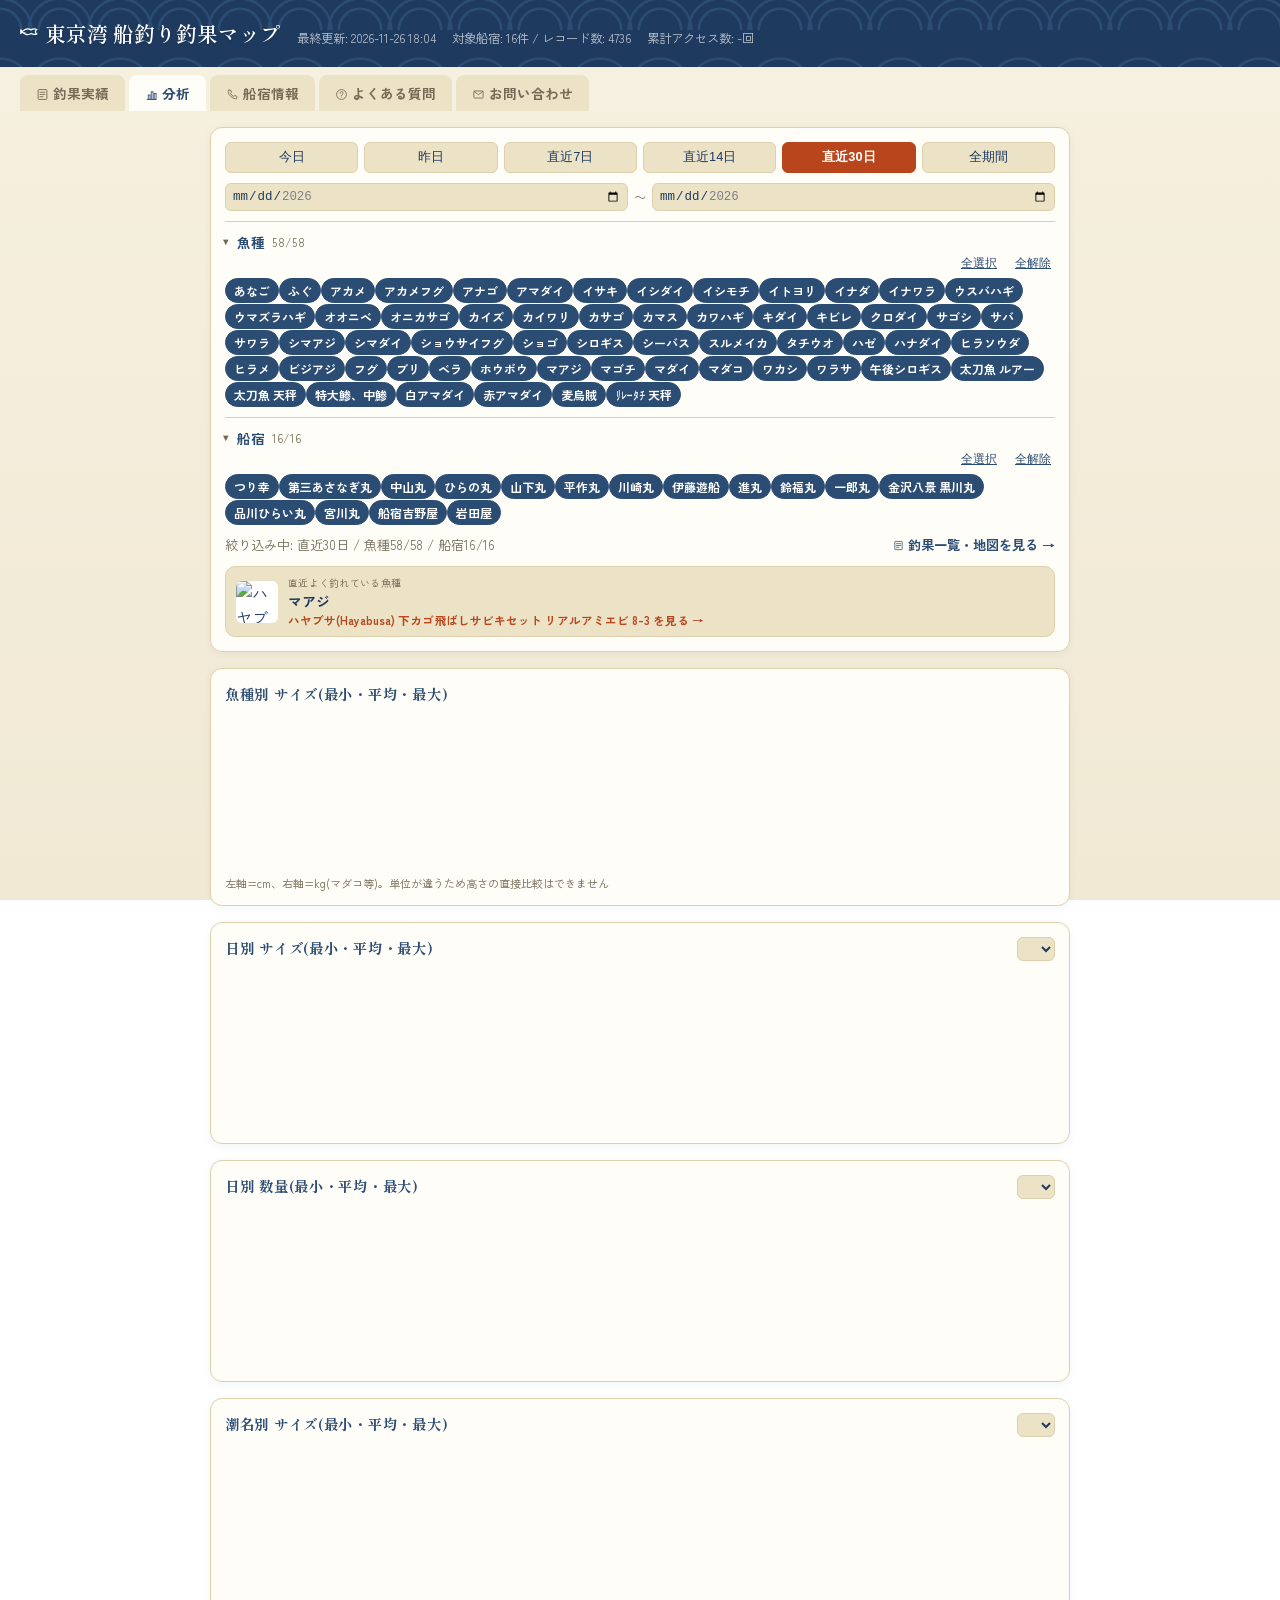
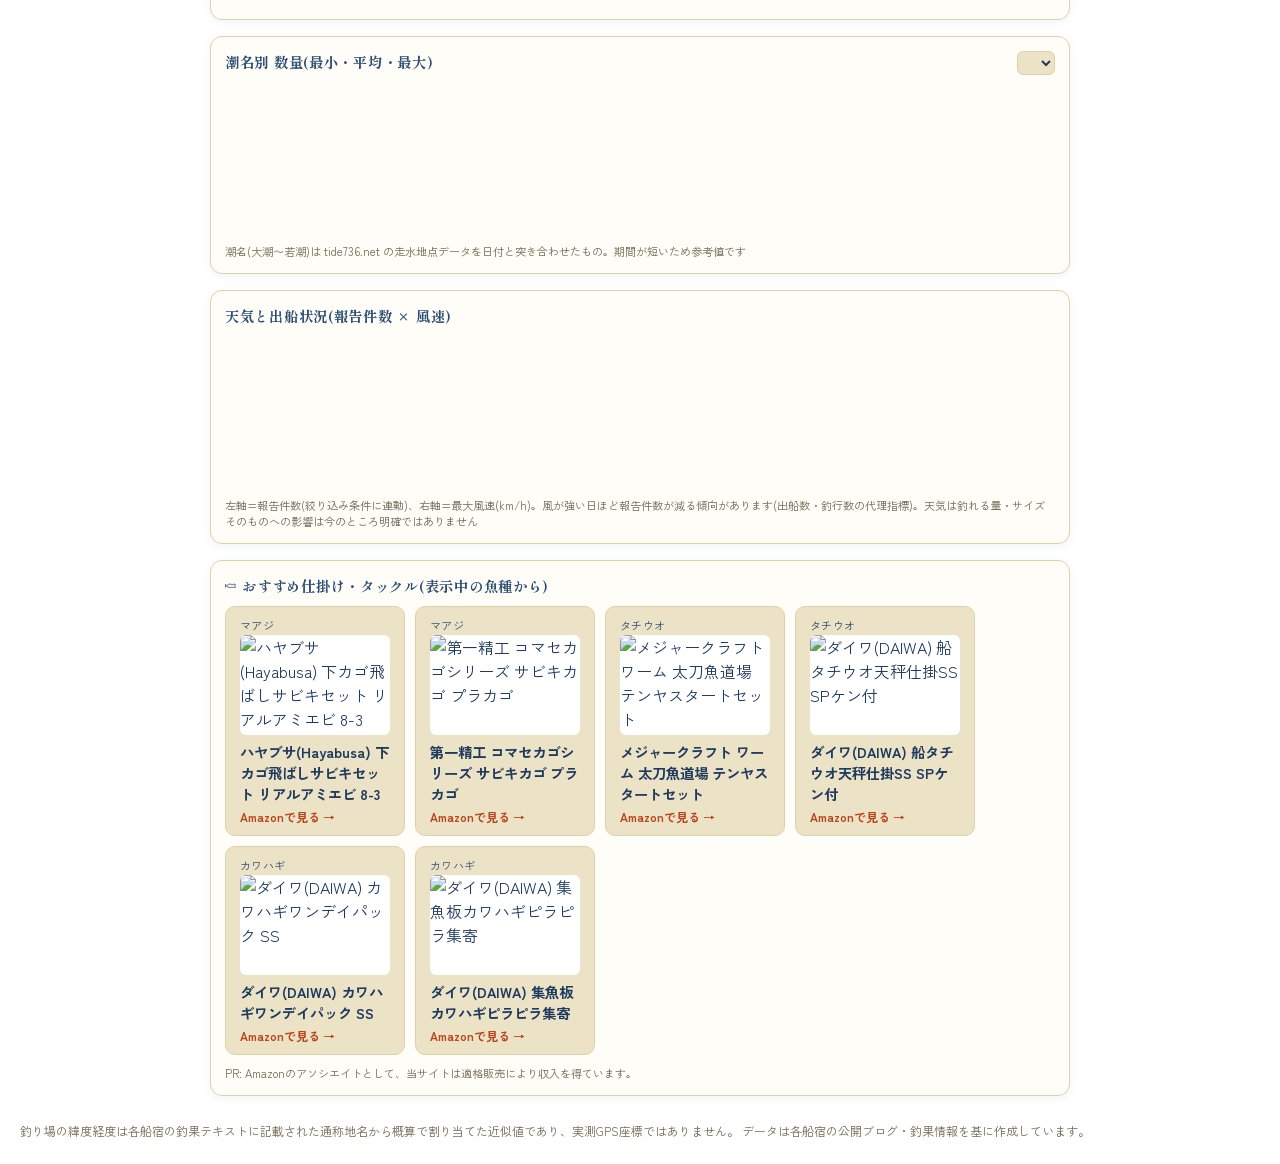
==== docs/analysis.html @ e4dcc7a4 "Daily fishing data update 2026-11-26 18:04 (+14 records, cache v=340) Co-Authored-By: Claude Opus 5." ====
<!DOCTYPE html>
<html lang="ja">
<head>
<meta charset="UTF-8">
<title>釣果データ分析｜東京湾 船釣り釣果マップ</title>
<meta name="viewport" content="width=device-width, initial-scale=1">
<meta name="description" content="東京湾 船釣り釣果データの分析。魚種別サイズ、日別推移、潮回り(大潮・中潮など)別の傾向、天気と出船状況の関係をグラフで確認できます。">
<link rel="canonical" href="https://tokyo-bay-fishing.com/analysis.html">
<meta property="og:type" content="website">
<meta property="og:site_name" content="東京湾 船釣り釣果マップ">
<meta property="og:title" content="釣果データ分析｜東京湾 船釣り釣果マップ">
<meta property="og:description" content="東京湾 船釣り釣果データの分析。魚種別サイズ、日別推移、潮回り(大潮・中潮など)別の傾向、天気と出船状況の関係をグラフで確認できます。">
<meta property="og:url" content="https://tokyo-bay-fishing.com/analysis.html">
<meta property="og:locale" content="ja_JP">
<meta name="twitter:card" content="summary">
<meta name="twitter:title" content="釣果データ分析｜東京湾 船釣り釣果マップ">
<meta name="twitter:description" content="東京湾 船釣り釣果データの分析。魚種別サイズ、日別推移、潮回り(大潮・中潮など)別の傾向、天気と出船状況の関係をグラフで確認できます。">
<link rel="stylesheet" href="style.css?v=34">
<link rel="preconnect" href="https://fonts.googleapis.com">
<link rel="stylesheet" href="https://fonts.googleapis.com/css2?family=Shippori+Mincho:wght@500;700&family=Zen+Kaku+Gothic+New:wght@400;500;700&display=swap">
</head>
<body>
<header>
  <h1><a href="index.html">東京湾 船釣り釣果マップ</a></h1>
  <span class="meta" id="lastUpdated">読み込み中...</span>
  <span class="meta">対象船宿: <span id="sourceCount">-</span>件 / レコード数: <span id="recordCount">-</span></span>
  <span class="meta">累計アクセス数: <span id="pageViewCount">-</span>回</span>
</header>

<nav class="page-nav">
  <a href="index.html" data-nav-page="index.html">釣果実績</a>
  <a href="analysis.html" data-nav-page="analysis.html" class="active">分析</a>
  <a href="funayado.html" data-nav-page="funayado.html">船宿情報</a>
  <a href="faq.html" data-nav-page="faq.html">よくある質問</a>
  <a href="contact.html" data-nav-page="contact.html">お問い合わせ</a>
</nav>

<div class="analysis-layout">
  <div class="panel">
    <div class="filter-group period-buttons" id="periodButtons">
      <button data-days="0">今日</button>
      <button data-days="-1">昨日</button>
      <button data-days="7">直近7日</button>
      <button data-days="14">直近14日</button>
      <button data-days="30" class="active">直近30日</button>
      <button data-days="9999">全期間</button>
    </div>
    <div class="filter-group date-range">
      <input type="date" id="dateFrom" aria-label="開始日">
      <span>〜</span>
      <input type="date" id="dateTo" aria-label="終了日">
    </div>

    <details class="filter-details">
      <summary>魚種 <span class="filter-count" id="speciesCount"></span></summary>
      <div class="select-all-buttons"><button data-target="species" data-mode="all">全選択</button><button data-target="species" data-mode="none">全解除</button></div>
      <div class="filter-group chips" id="speciesChips"></div>
    </details>

    <details class="filter-details">
      <summary>船宿 <span class="filter-count" id="funayadoCount"></span></summary>
      <div class="select-all-buttons"><button data-target="funayado" data-mode="all">全選択</button><button data-target="funayado" data-mode="none">全解除</button></div>
      <div class="filter-group chips" id="funayadoChips"></div>
    </details>

    <div class="filter-summary-panel">
      <span id="filterSummary"></span>
      <a href="index.html" data-nav-page="index.html" class="filter-summary-link">釣果一覧・地図を見る →</a>
    </div>

    <div id="gearTeaser" class="gear-teaser-slot"></div>
  </div>

  <div class="panel">
    <h2>魚種別 サイズ(最小・平均・最大)</h2>
    <canvas id="trendChart"></canvas>
    <div class="chart-note">左軸=cm、右軸=kg(マダコ等)。単位が違うため高さの直接比較はできません</div>
  </div>

  <div class="panel">
    <h2>日別 サイズ(最小・平均・最大)
      <select id="dailySizeSpecies" class="chart-select"></select>
    </h2>
    <canvas id="dailySizeChart"></canvas>
    <div class="chart-note" id="dailySizeNote"></div>
  </div>

  <div class="panel">
    <h2>日別 数量(最小・平均・最大)
      <select id="dailyQtySpecies" class="chart-select"></select>
    </h2>
    <canvas id="dailyQtyChart"></canvas>
    <div class="chart-note" id="dailyQtyNote"></div>
  </div>

  <div class="panel">
    <h2>潮名別 サイズ(最小・平均・最大)
      <select id="tideSizeSpecies" class="chart-select"></select>
    </h2>
    <canvas id="tideSizeChart"></canvas>
    <div class="chart-note" id="tideSizeNote"></div>
  </div>

  <div class="panel">
    <h2>潮名別 数量(最小・平均・最大)
      <select id="tideQtySpecies" class="chart-select"></select>
    </h2>
    <canvas id="tideQtyChart"></canvas>
    <div class="chart-note" id="tideQtyNote"></div>
    <div class="chart-note">潮名(大潮〜若潮)は tide736.net の走水地点データを日付と突き合わせたもの。期間が短いため参考値です</div>
  </div>

  <div class="panel">
    <h2>天気と出船状況(報告件数 × 風速)</h2>
    <canvas id="weatherChart"></canvas>
    <div class="chart-note">左軸=報告件数(絞り込み条件に連動)、右軸=最大風速(km/h)。風が強い日ほど報告件数が減る傾向があります(出船数・釣行数の代理指標)。天気は釣れる量・サイズそのものへの影響は今のところ明確ではありません</div>
  </div>

  <div class="panel" id="gearPanel">
    <h2>おすすめ仕掛け・タックル(表示中の魚種から)</h2>
    <div class="gear-cards" id="gearCards"></div>
    <div class="pr-disclosure">PR: Amazonのアソシエイトとして、当サイトは適格販売により収入を得ています。</div>
  </div>
</div>

<footer>
  釣り場の緯度経度は各船宿の釣果テキストに記載された通称地名から概算で割り当てた近似値であり、実測GPS座標ではありません。
  データは各船宿の公開ブログ・釣果情報を基に作成しています。
</footer>

<script src="https://cdn.jsdelivr.net/npm/chart.js@4"></script>
<script src="data.js?v=340"></script>
<script src="gear.js?v=10"></script>
<script src="common.js?v=10"></script>
<script src="analysis.js?v=5"></script>
<script src="counter.js?v=1"></script>
</body>
</html>
---- docs/style.css ----
:root {
  --bg: #f6f0e0;
  --bg2: #f1e9d4;
  --panel: #fffdf8;
  --panel-border: #ded0ac;
  --text: #1e3a5f;
  --muted: #746b56;
  --accent: #2c4d73;
  --accent2: #b8451c;
  --accent-soft: #ece2c6;
  --sea: #4a7a5a;

  /* 線画SVGアイコン(絵文字の代わり)。currentColorで着色されるstroke系。 */
  --ico-fish: url("data:image/svg+xml,%3Csvg xmlns='http://www.w3.org/2000/svg' viewBox='0 0 24 24'%3E%3Cpath d='M1 12c2.6-5 8.6-7.6 13-4.6 2.2-1.2 5-1.4 7.2-0.4-2.4 1.4-2.4 4 0 5.4-2.2 1-5 0.8-7.2-0.4-4.4 3-10.4 0.4-13-4.6z' fill='none' stroke='black' stroke-width='1.6' stroke-linejoin='round' stroke-linecap='round'/%3E%3Ccircle cx='6.2' cy='11' r='0.75' fill='black'/%3E%3C/svg%3E");
  --ico-doc: url("data:image/svg+xml,%3Csvg xmlns='http://www.w3.org/2000/svg' viewBox='0 0 24 24'%3E%3Crect x='4' y='3' width='16' height='18' rx='1.4' fill='none' stroke='black' stroke-width='1.7'/%3E%3Cline x1='7.5' y1='8' x2='16.5' y2='8' stroke='black' stroke-width='1.6' stroke-linecap='round'/%3E%3Cline x1='7.5' y1='12' x2='16.5' y2='12' stroke='black' stroke-width='1.6' stroke-linecap='round'/%3E%3Cline x1='7.5' y1='16' x2='13' y2='16' stroke='black' stroke-width='1.6' stroke-linecap='round'/%3E%3C/svg%3E");
  --ico-chart: url("data:image/svg+xml,%3Csvg xmlns='http://www.w3.org/2000/svg' viewBox='0 0 24 24'%3E%3Cline x1='4' y1='21' x2='20' y2='21' stroke='black' stroke-width='1.7' stroke-linecap='round'/%3E%3Crect x='6' y='13' width='3.4' height='8' fill='none' stroke='black' stroke-width='1.6'/%3E%3Crect x='11.5' y='7' width='3.4' height='14' fill='none' stroke='black' stroke-width='1.6'/%3E%3Crect x='17' y='10' width='3.4' height='11' fill='none' stroke='black' stroke-width='1.6'/%3E%3C/svg%3E");
  --ico-phone: url("data:image/svg+xml,%3Csvg xmlns='http://www.w3.org/2000/svg' viewBox='0 0 24 24'%3E%3Cpath d='M5.5 4h3.2l1.6 4-2 1.6a12 12 0 0 0 6.1 6.1l1.6-2 4 1.6v3.2c0 1-0.9 1.8-1.9 1.6C10.6 19 5 13.4 3.9 6.9 3.7 5.9 4.5 5 5.5 4z' fill='none' stroke='black' stroke-width='1.6' stroke-linejoin='round' stroke-linecap='round'/%3E%3C/svg%3E");
  --ico-help: url("data:image/svg+xml,%3Csvg xmlns='http://www.w3.org/2000/svg' viewBox='0 0 24 24'%3E%3Ccircle cx='12' cy='12' r='9' fill='none' stroke='black' stroke-width='1.6'/%3E%3Cpath d='M9.3 9.6a2.8 2.8 0 1 1 4 2.5c-0.9 0.5-1.3 1-1.3 2' fill='none' stroke='black' stroke-width='1.6' stroke-linecap='round'/%3E%3Ccircle cx='12' cy='16.6' r='0.9' fill='black'/%3E%3C/svg%3E");
  --ico-mail: url("data:image/svg+xml,%3Csvg xmlns='http://www.w3.org/2000/svg' viewBox='0 0 24 24'%3E%3Crect x='3.5' y='5.5' width='17' height='13' rx='1.3' fill='none' stroke='black' stroke-width='1.6'/%3E%3Cpath d='M4.2 6.4l7.8 6 7.8-6' fill='none' stroke='black' stroke-width='1.6' stroke-linecap='round' stroke-linejoin='round'/%3E%3C/svg%3E");
  --ico-yen: url("data:image/svg+xml,%3Csvg xmlns='http://www.w3.org/2000/svg' viewBox='0 0 24 24'%3E%3Ccircle cx='12' cy='12' r='9' fill='none' stroke='black' stroke-width='1.6'/%3E%3Cpath d='M8.5 7l3.5 5.4L15.5 7M12 12.4V18M9 15h6M9 17h6' stroke='black' stroke-width='1.4' fill='none' stroke-linecap='round' stroke-linejoin='round'/%3E%3C/svg%3E");
  --ico-warn: url("data:image/svg+xml,%3Csvg xmlns='http://www.w3.org/2000/svg' viewBox='0 0 24 24'%3E%3Cpath d='M12 4l9.5 16.5h-19z' fill='none' stroke='black' stroke-width='1.6' stroke-linejoin='round'/%3E%3Cline x1='12' y1='10' x2='12' y2='14.5' stroke='black' stroke-width='1.6' stroke-linecap='round'/%3E%3Ccircle cx='12' cy='17.3' r='0.9' fill='black'/%3E%3C/svg%3E");
  --ico-bag: url("data:image/svg+xml,%3Csvg xmlns='http://www.w3.org/2000/svg' viewBox='0 0 24 24'%3E%3Cpath d='M9 8V6a3 3 0 0 1 6 0v2' fill='none' stroke='black' stroke-width='1.6' stroke-linecap='round'/%3E%3Crect x='5' y='8' width='14' height='12' rx='2' fill='none' stroke='black' stroke-width='1.6'/%3E%3Cline x1='5' y1='12.5' x2='19' y2='12.5' stroke='black' stroke-width='1.4'/%3E%3C/svg%3E");
  --ico-map: url("data:image/svg+xml,%3Csvg xmlns='http://www.w3.org/2000/svg' viewBox='0 0 24 24'%3E%3Cpath d='M12 3c-4 0-7 3-7 7 0 5 7 11 7 11s7-6 7-11c0-4-3-7-7-7z' fill='none' stroke='black' stroke-width='1.6' stroke-linejoin='round'/%3E%3Ccircle cx='12' cy='10' r='2.3' fill='none' stroke='black' stroke-width='1.5'/%3E%3C/svg%3E");
  --ico-search: url("data:image/svg+xml,%3Csvg xmlns='http://www.w3.org/2000/svg' viewBox='0 0 24 24'%3E%3Ccircle cx='10.5' cy='10.5' r='6.5' fill='none' stroke='black' stroke-width='1.7'/%3E%3Cline x1='15.3' y1='15.3' x2='20.5' y2='20.5' stroke='black' stroke-width='1.8' stroke-linecap='round'/%3E%3C/svg%3E");
  --ico-box: url("data:image/svg+xml,%3Csvg xmlns='http://www.w3.org/2000/svg' viewBox='0 0 24 24'%3E%3Cpath d='M4 8l8-4 8 4-8 4-8-4z' fill='none' stroke='black' stroke-width='1.5' stroke-linejoin='round'/%3E%3Cpath d='M4 8v9l8 4 8-4V8' fill='none' stroke='black' stroke-width='1.5' stroke-linejoin='round'/%3E%3Cline x1='12' y1='12' x2='12' y2='21' stroke='black' stroke-width='1.4'/%3E%3C/svg%3E");
  --ico-check: url("data:image/svg+xml,%3Csvg xmlns='http://www.w3.org/2000/svg' viewBox='0 0 24 24'%3E%3Ccircle cx='12' cy='12' r='9' fill='none' stroke='black' stroke-width='1.6'/%3E%3Cpath d='M8 12.5l2.6 2.6L16.5 9' fill='none' stroke='black' stroke-width='1.8' stroke-linecap='round' stroke-linejoin='round'/%3E%3C/svg%3E");
}

* { box-sizing: border-box; }

body {
  margin: 0;
  font-family: "Zen Kaku Gothic New", "Hiragino Kaku Gothic ProN", "Yu Gothic", Meiryo, sans-serif;
  background: linear-gradient(180deg, var(--bg) 0%, var(--bg2) 100%) fixed;
  color: var(--text);
}

h1, h2, h3 {
  font-family: "Shippori Mincho", "Hiragino Mincho ProN", serif;
}

header {
  padding: 18px 20px;
  background-color: #1e3a5f;
  background-image:
    radial-gradient(circle at 0 100%, transparent 23%, #2c4d73 24%, #2c4d73 26%, transparent 27%, transparent 35%, #2c4d73 36%, #2c4d73 38%, transparent 39%),
    radial-gradient(circle at 60px 100%, transparent 23%, #2c4d73 24%, #2c4d73 26%, transparent 27%, transparent 35%, #2c4d73 36%, #2c4d73 38%, transparent 39%),
    radial-gradient(circle at 120px 100%, transparent 23%, #2c4d73 24%, #2c4d73 26%, transparent 27%, transparent 35%, #2c4d73 36%, #2c4d73 38%, transparent 39%);
  background-size: 60px 60px;
  background-position: 0 30px, 0 30px, 0 30px;
  display: flex;
  align-items: baseline;
  gap: 16px;
  flex-wrap: wrap;
  box-shadow: 0 2px 10px rgba(20, 30, 50, 0.2);
}

header h1 {
  font-size: 1.3rem;
  font-weight: 600;
  margin: 0;
  color: #ffffff;
  text-shadow: 0 1px 2px rgba(0, 0, 0, 0.15);
}
header h1 a {
  color: inherit;
  text-decoration: none;
  display: inline-flex;
  align-items: center;
}
header h1 a:hover {
  opacity: 0.88;
}
header h1 a::before {
  content: "";
  display: inline-block;
  width: 0.92em; height: 0.92em;
  margin-right: 0.3em;
  background-color: currentColor;
  -webkit-mask-repeat: no-repeat; mask-repeat: no-repeat;
  -webkit-mask-size: contain; mask-size: contain;
  -webkit-mask-position: center; mask-position: center;
  -webkit-mask-image: var(--ico-fish);
  mask-image: var(--ico-fish);
}

header .meta {
  color: rgba(255, 255, 255, 0.7);
  font-weight: 400;
  font-size: 0.78rem;
}

.page-nav {
  display: flex;
  gap: 4px;
  padding: 8px 20px 0;
  background: var(--bg);
}
.page-nav a {
  padding: 8px 16px;
  border-radius: 8px 8px 0 0;
  text-decoration: none;
  font-size: 0.85rem;
  font-weight: 600;
  color: var(--muted);
  background: var(--accent-soft);
}
.page-nav a.active {
  color: var(--accent);
  background: var(--panel);
}

.gear-teaser-slot:empty { display: none; }

.gear-teaser {
  display: flex;
  align-items: center;
  gap: 10px;
  margin-top: 12px;
  padding: 8px 10px;
  border: 1px solid var(--panel-border);
  border-radius: 10px;
  background: var(--accent-soft);
  text-decoration: none;
  color: var(--text);
}
.gear-teaser:hover {
  border-color: var(--accent2);
}
.gear-teaser-img,
.gear-teaser-icon {
  flex-shrink: 0;
  width: 42px;
  height: 42px;
  border-radius: 6px;
  background: #ffffff;
}
.gear-teaser-img {
  object-fit: contain;
}
.gear-teaser-icon {
  display: flex;
  align-items: center;
  justify-content: center;
  font-size: 1.3rem;
}
.gear-teaser-text {
  display: flex;
  flex-direction: column;
  gap: 1px;
  min-width: 0;
}
.gear-teaser-eyebrow {
  font-size: 0.62rem;
  color: var(--muted);
  text-transform: uppercase;
  letter-spacing: 0.03em;
}
.gear-teaser-title {
  font-size: 0.85rem;
  font-weight: 700;
}
.gear-teaser-sub {
  font-size: 0.72rem;
  color: var(--accent2);
  font-weight: 600;
  overflow: hidden;
  text-overflow: ellipsis;
  white-space: nowrap;
}

.analysis-layout {
  max-width: 900px;
  margin: 0 auto;
  display: flex;
  flex-direction: column;
  gap: 16px;
  padding: 16px 20px;
}

.filter-summary-panel {
  display: flex;
  flex-wrap: wrap;
  align-items: center;
  justify-content: space-between;
  gap: 8px;
  font-size: 0.82rem;
  color: var(--muted);
}
.filter-summary-link {
  color: var(--accent);
  font-weight: 600;
  text-decoration: none;
  white-space: nowrap;
}

.layout {
  display: grid;
  grid-template-columns: 260px 1fr;
  gap: 16px;
  padding: 16px 20px;
}

.layout > aside,
.layout > .main-col {
  min-width: 0;
}

.main-col > * {
  min-width: 0;
}

@media (max-width: 900px) {
  .layout { grid-template-columns: 1fr; }
  .layout > aside { order: 1; }
  .layout > .main-col { order: 2; }
}

.panel {
  background: var(--panel);
  border: 1px solid var(--panel-border);
  border-radius: 12px;
  padding: 14px;
  box-shadow: 0 2px 8px rgba(20, 60, 100, 0.06);
}

.panel h2 {
  font-size: 0.9rem;
  margin: 0 0 10px;
  color: var(--accent);
  text-transform: uppercase;
  letter-spacing: 0.05em;
}

.select-all-buttons {
  display: flex;
  justify-content: flex-end;
  gap: 10px;
  margin: 2px 0 6px;
}
.select-all-buttons button {
  background: transparent;
  border: none;
  color: var(--accent);
  font-size: 0.72rem;
  cursor: pointer;
  padding: 0 4px;
  text-decoration: underline;
}

.filter-group {
  margin-bottom: 10px;
}

.filter-group .chips {
  display: flex;
  flex-wrap: wrap;
  gap: 5px;
}

.filter-details {
  margin-bottom: 8px;
  border-top: 1px solid var(--panel-border);
  padding-top: 8px;
}
.filter-details summary {
  cursor: pointer;
  font-size: 0.85rem;
  font-weight: 700;
  color: var(--accent);
  text-transform: uppercase;
  letter-spacing: 0.05em;
  list-style: none;
  display: flex;
  align-items: center;
  gap: 6px;
  padding: 2px 0;
}
.filter-details summary::-webkit-details-marker { display: none; }
.filter-details summary::before {
  content: '▸';
  font-size: 0.65rem;
  color: var(--muted);
  transition: transform 0.15s ease;
  display: inline-block;
}
.filter-details[open] summary::before {
  transform: rotate(90deg);
}
.filter-count {
  font-size: 0.72rem;
  color: var(--muted);
  font-weight: 400;
}

.chip {
  display: inline-flex;
  align-items: center;
  gap: 4px;
  padding: 3px 8px;
  border-radius: 999px;
  border: 1px solid var(--panel-border);
  background: var(--accent-soft);
  font-size: 0.75rem;
  cursor: pointer;
  user-select: none;
  color: var(--muted);
  transition: background 0.15s ease, color 0.15s ease, border-color 0.15s ease;
}

.chip.active {
  background: var(--accent);
  border-color: var(--accent);
  color: #ffffff;
  font-weight: 600;
}

.period-buttons { display: flex; gap: 6px; }
.period-buttons button {
  flex: 1;
  padding: 6px 4px;
  background: var(--accent-soft);
  border: 1px solid var(--panel-border);
  color: var(--text);
  border-radius: 6px;
  cursor: pointer;
  font-size: 0.8rem;
}
.period-buttons button.active {
  background: var(--accent2);
  color: #ffffff;
  border-color: var(--accent2);
  font-weight: 600;
}

.date-range {
  display: flex;
  align-items: center;
  gap: 6px;
  margin-top: 6px;
  font-size: 0.78rem;
  color: var(--muted);
}
.date-range input[type="date"] {
  flex: 1;
  min-width: 0;
  padding: 5px 6px;
  border: 1px solid var(--panel-border);
  border-radius: 6px;
  background: var(--accent-soft);
  color: var(--text);
  font-size: 0.78rem;
}

#map {
  height: 560px;
  border-radius: 12px;
  overflow: hidden;
  border: 1px solid var(--panel-border);
}

.map-legend {
  display: flex;
  flex-wrap: wrap;
  gap: 16px;
  margin-top: 8px;
  font-size: 0.75rem;
  color: var(--muted);
}
.legend-dot {
  display: inline-block;
  width: 10px;
  height: 10px;
  border-radius: 50%;
  margin-right: 5px;
  vertical-align: middle;
}
.legend-dot-real { background: #eb6834; }
.legend-dot-fallback {
  background: #94a3b8;
  opacity: 0.6;
  border: 1px dashed #64748b;
}

.main-col { display: flex; flex-direction: column; gap: 16px; }

.stats-row {
  display: flex;
  gap: 12px;
  flex-wrap: wrap;
}

.stat-card {
  background: var(--panel);
  border: 1px solid var(--panel-border);
  border-left: 4px solid var(--accent);
  border-radius: 10px;
  padding: 10px 16px;
  min-width: 120px;
  box-shadow: 0 2px 8px rgba(20, 60, 100, 0.06);
}
.stat-card:nth-child(2n) { border-left-color: var(--accent2); }
.stat-card .num { font-size: 1.4rem; font-weight: 700; color: var(--text); }
.stat-card .label { font-size: 0.75rem; color: var(--muted); }

.panel canvas { max-height: 320px; }
.chart-note { font-size: 0.7rem; color: var(--muted); margin-top: 6px; }
.chart-select {
  float: right;
  font-size: 0.78rem;
  padding: 3px 8px;
  border-radius: 6px;
  border: 1px solid var(--panel-border);
  background: var(--accent-soft);
  color: var(--text);
  text-transform: none;
  letter-spacing: normal;
  font-weight: 400;
}

.gear-cards {
  display: flex;
  flex-wrap: wrap;
  gap: 10px;
}

.gear-card {
  display: block;
  min-width: 160px;
  padding: 10px 14px;
  border: 1px solid var(--panel-border);
  border-radius: 10px;
  background: var(--accent-soft);
  color: var(--text);
  text-decoration: none;
  transition: border-color 0.15s ease, transform 0.15s ease;
}
.gear-card:hover {
  border-color: var(--accent2);
  transform: translateY(-2px);
}
.gear-card.gear-product {
  max-width: 180px;
}
.gear-product-img {
  display: block;
  width: 100%;
  height: 100px;
  object-fit: contain;
  background: #ffffff;
  border-radius: 6px;
  margin-bottom: 6px;
}
.gear-species {
  font-size: 0.7rem;
  color: var(--accent);
  text-transform: uppercase;
  letter-spacing: 0.04em;
  margin-bottom: 2px;
}
.gear-label {
  font-size: 0.9rem;
  font-weight: 600;
}
.gear-cta {
  font-size: 0.75rem;
  color: var(--accent2);
  font-weight: 600;
  margin-top: 4px;
}

.pr-disclosure {
  margin-top: 10px;
  font-size: 0.7rem;
  color: var(--muted);
}

table.report-table {
  width: 100%;
  border-collapse: collapse;
  font-size: 0.82rem;
}
table.report-table th, table.report-table td {
  padding: 6px 8px;
  border-bottom: 1px solid var(--panel-border);
  text-align: left;
  white-space: nowrap;
}
table.report-table th {
  color: var(--accent);
  font-weight: 600;
  position: sticky;
  top: 0;
  background: var(--panel);
}
table.report-table tbody tr:hover { background: var(--accent-soft); }
.table-scroll { max-height: 340px; overflow: auto; }
table.report-table a { color: var(--accent); text-decoration: none; }

table.report-table th[data-sort] { cursor: pointer; user-select: none; }
table.report-table th[data-sort]:hover { color: var(--accent2); }
table.report-table th.sorted { color: var(--accent2); }
table.report-table th.sorted::after {
  content: attr(data-sort-arrow);
  margin-left: 4px;
  font-size: 0.7em;
}

.badge-big {
  display: inline-block;
  background: var(--accent2);
  color: #ffffff;
  font-size: 0.65rem;
  font-weight: 700;
  padding: 1px 6px;
  border-radius: 999px;
  margin-left: 4px;
  vertical-align: middle;
  white-space: nowrap;
}

.leaflet-popup-content-wrapper {
  background: #ffffff;
  color: var(--text);
}
.leaflet-popup-tip { background: #ffffff; }
.popup-title { font-weight: 700; margin-bottom: 4px; color: var(--accent); }
.popup-row { font-size: 0.8rem; margin-bottom: 2px; }
.popup-row a { color: var(--accent2); font-weight: 600; }
.popup-fallback-note {
  color: #92603a;
  background: #fdf3e8;
  border-radius: 6px;
  padding: 4px 6px;
  margin-bottom: 6px;
  font-size: 0.72rem;
}

footer {
  padding: 10px 20px 24px;
  color: var(--muted);
  font-size: 0.75rem;
}

@media (max-width: 600px) {
  header {
    padding: 12px 14px;
    gap: 6px 12px;
  }
  header h1 { font-size: 1.05rem; }
  header .meta { font-size: 0.7rem; }

  .page-nav { padding: 8px 12px; flex-wrap: wrap; gap: 6px; }
  .page-nav a {
    flex: 1 1 calc(50% - 6px);
    padding: 9px 6px;
    font-size: 0.78rem;
    text-align: center;
    white-space: nowrap;
    border-radius: 8px;
  }

  .layout { padding: 10px 12px; gap: 12px; }
  .analysis-layout { padding: 10px 12px; gap: 12px; }

  .panel { padding: 12px; border-radius: 10px; }

  .period-buttons { flex-wrap: wrap; }
  .period-buttons button { flex: 1 1 calc(33.333% - 4px); }

  .stats-row {
    display: grid;
    grid-template-columns: 1fr 1fr;
    gap: 8px;
  }
  .stat-card { min-width: 0; padding: 8px 12px; }
  .stat-card .num { font-size: 1.15rem; }
  .stats-row .stat-card:last-child:nth-child(odd) { grid-column: 1 / -1; }

  #map { height: 340px; }

  .gear-cards { gap: 8px; }
  .gear-card { min-width: 0; flex: 1 1 calc(50% - 8px); padding: 8px 10px; }
  .gear-card.gear-product { max-width: none; }
  .gear-product-img { height: 80px; }

  table.report-table { font-size: 0.75rem; }
}

.funayado-layout {
  max-width: 900px;
  margin: 0 auto;
  padding: 16px 20px 4px;
}

.funayado-intro {
  font-size: 0.8rem;
  color: var(--muted);
  margin: 0 0 12px;
  line-height: 1.5;
}

.funayado-section {
  margin-bottom: 12px;
}
.funayado-section h2 {
  font-size: 0.85rem;
  color: var(--accent);
  border-left: 4px solid var(--accent);
  padding-left: 8px;
  margin: 0 0 6px;
}

.funayado-grid {
  display: grid;
  grid-template-columns: repeat(auto-fill, minmax(230px, 1fr));
  gap: 6px;
}

.funayado-card {
  background: var(--panel);
  border: 1px solid var(--panel-border);
  border-left: 4px solid var(--sea);
  border-radius: 8px;
  padding: 7px 10px;
  box-shadow: 0 1px 4px rgba(20, 60, 100, 0.06);
  display: flex;
  flex-direction: column;
  gap: 1px;
}
.funayado-head {
  display: flex;
  align-items: baseline;
  justify-content: space-between;
  gap: 6px;
}
.funayado-card h3 {
  margin: 0;
  font-size: 0.86rem;
  color: var(--text);
}
.funayado-port {
  font-size: 0.66rem;
  color: var(--muted);
  white-space: nowrap;
}
.funayado-tel-row {
  display: flex;
  align-items: baseline;
  gap: 8px;
  margin: 2px 0 1px;
}
.funayado-tel {
  display: inline-block;
  font-size: 0.82rem;
  font-weight: 700;
  color: #ffffff;
  background: var(--sea);
  padding: 2px 8px;
  border-radius: 6px;
  text-decoration: none;
  width: fit-content;
}
.funayado-tel:hover { opacity: 0.9; }
.funayado-tel-sub {
  font-size: 0.66rem;
  color: var(--muted);
}
.funayado-addr {
  font-size: 0.7rem;
  color: var(--text);
}
.funayado-note {
  font-size: 0.68rem;
  color: var(--muted);
}
.funayado-note a { color: var(--accent); }
.funayado-info {
  display: flex;
  flex-direction: column;
  gap: 1px;
  margin: 2px 0 1px;
}
.funayado-species, .funayado-time, .funayado-price {
  font-size: 0.66rem;
  line-height: 1.35;
  color: var(--text);
}
.funayado-price { color: var(--accent2); font-weight: 600; }
.funayado-warn {
  font-size: 0.66rem;
  color: var(--accent2);
  background: #fdf3e8;
  border-radius: 6px;
  padding: 3px 6px;
  margin-top: 1px;
}
.funayado-site {
  align-self: flex-start;
  font-size: 0.68rem;
  font-weight: 600;
  color: var(--accent);
  text-decoration: none;
}
.funayado-site:hover { text-decoration: underline; }

.funayado-layout .panel { margin-bottom: 6px; }

.funayado-compare-panel { margin-bottom: 12px; }
.funayado-compare-panel .funayado-intro { margin-bottom: 10px; }
.funayado-compare-scroll {
  overflow-x: auto;
  max-height: 480px;
  overflow-y: auto;
  border: 1px solid var(--panel-border);
  border-radius: 8px;
}
table.funayado-compare-table {
  font-size: 0.72rem;
  min-width: 100%;
}
table.funayado-compare-table th, table.funayado-compare-table td {
  white-space: nowrap;
  text-align: center;
  padding: 5px 7px;
}
table.funayado-compare-table thead th {
  position: sticky;
  top: 0;
  z-index: 2;
  background: var(--panel);
}
table.funayado-compare-table .fcmp-name-col {
  position: sticky;
  left: 0;
  z-index: 1;
  background: var(--panel);
  text-align: left;
  font-weight: 600;
  color: var(--text);
  box-shadow: 1px 0 0 var(--panel-border);
}
table.funayado-compare-table thead th.fcmp-name-col { z-index: 3; }
table.funayado-compare-table .fcmp-price { color: var(--accent2); font-weight: 700; }
table.funayado-compare-table .fcmp-dash { color: var(--muted); }
table.funayado-compare-table .fcmp-tbd { color: var(--accent); font-weight: 600; }

.funayado-disclaimer {
  font-size: 0.72rem;
  color: var(--muted);
  line-height: 1.5;
  border-top: 1px solid var(--panel-border);
  padding-top: 10px;
  margin-top: 6px;
}

@media (max-width: 600px) {
  .funayado-layout { padding: 10px 12px 4px; }
  .funayado-grid { grid-template-columns: 1fr; }
  table.funayado-compare-table { font-size: 0.68rem; }
  table.funayado-compare-table th, table.funayado-compare-table td { padding: 4px 6px; }
  .contact-layout { padding: 10px 12px 4px; }
}

.contact-layout {
  max-width: 560px;
  margin: 0 auto;
  padding: 16px 20px 4px;
}

.contact-sent {
  font-size: 0.85rem;
  font-weight: 600;
  color: var(--sea);
  background: #e6f8f0;
  border: 1px solid var(--sea);
  border-radius: 8px;
  padding: 10px 14px;
  margin-bottom: 14px;
}

.contact-form {
  display: flex;
  flex-direction: column;
  gap: 12px;
}

.contact-field {
  display: flex;
  flex-direction: column;
  gap: 4px;
  font-size: 0.8rem;
  color: var(--text);
  font-weight: 600;
}

.contact-required {
  font-size: 0.65rem;
  font-weight: 700;
  color: #fff;
  background: var(--accent2);
  border-radius: 4px;
  padding: 1px 5px;
  margin-left: 6px;
  vertical-align: middle;
}

.contact-field input,
.contact-field textarea {
  font: inherit;
  font-weight: 400;
  padding: 8px 10px;
  border: 1px solid var(--panel-border);
  border-radius: 8px;
  background: var(--accent-soft);
  color: var(--text);
  resize: vertical;
}
.contact-field input:focus,
.contact-field textarea:focus {
  outline: 2px solid var(--accent);
  outline-offset: 1px;
}

.contact-submit {
  align-self: flex-start;
  padding: 10px 26px;
  border: none;
  border-radius: 999px;
  background: var(--accent2);
  color: #fff;
  font-size: 0.9rem;
  font-weight: 700;
  cursor: pointer;
}
.contact-submit:hover { opacity: 0.92; }

.faq-layout {
  max-width: 780px;
  margin: 0 auto;
  padding: 16px 20px 4px;
  display: flex;
  flex-direction: column;
  gap: 14px;
}

.faq-category { display: flex; flex-direction: column; }
.faq-category h2 {
  font-size: 1rem;
  margin: 0 0 6px;
}

.faq-item {
  border-top: 1px solid var(--panel-border);
  padding: 10px 0;
}
.faq-item:first-of-type { border-top: none; padding-top: 4px; }

.faq-item summary {
  cursor: pointer;
  font-weight: 700;
  font-size: 0.92rem;
  color: var(--text);
  list-style: none;
}
.faq-item summary::-webkit-details-marker { display: none; }
.faq-item summary::before {
  content: '▸ ';
  color: var(--accent);
}
.faq-item[open] summary::before { content: '▾ '; }

.faq-answer {
  margin-top: 8px;
  padding-left: 1.1em;
  font-size: 0.86rem;
  color: var(--muted);
  line-height: 1.7;
}
.faq-answer a { color: var(--accent); font-weight: 600; }

@media (max-width: 600px) {
  .faq-layout { padding: 10px 12px 4px; }
}

/* ==== 線画アイコン(絵文字の代わり) ==== */
[class*="ico-"]::before {
  content: "";
  display: inline-block;
  width: 0.9em; height: 0.9em;
  vertical-align: -0.12em;
  margin-right: 0.32em;
  background-color: currentColor;
  -webkit-mask-repeat: no-repeat; mask-repeat: no-repeat;
  -webkit-mask-size: contain; mask-size: contain;
  -webkit-mask-position: center; mask-position: center;
}
.ico-fish::before { -webkit-mask-image: var(--ico-fish); mask-image: var(--ico-fish); }
.ico-doc::before { -webkit-mask-image: var(--ico-doc); mask-image: var(--ico-doc); }
.ico-chart::before { -webkit-mask-image: var(--ico-chart); mask-image: var(--ico-chart); }
.ico-phone::before { -webkit-mask-image: var(--ico-phone); mask-image: var(--ico-phone); }
.ico-help::before { -webkit-mask-image: var(--ico-help); mask-image: var(--ico-help); }
.ico-mail::before { -webkit-mask-image: var(--ico-mail); mask-image: var(--ico-mail); }
.ico-yen::before { -webkit-mask-image: var(--ico-yen); mask-image: var(--ico-yen); }
.ico-warn::before { -webkit-mask-image: var(--ico-warn); mask-image: var(--ico-warn); }
.ico-bag::before { -webkit-mask-image: var(--ico-bag); mask-image: var(--ico-bag); }
.ico-map::before { -webkit-mask-image: var(--ico-map); mask-image: var(--ico-map); }
.ico-search::before { -webkit-mask-image: var(--ico-search); mask-image: var(--ico-search); }
.ico-box::before { -webkit-mask-image: var(--ico-box); mask-image: var(--ico-box); }
.ico-check::before { -webkit-mask-image: var(--ico-check); mask-image: var(--ico-check); }

.page-nav a[data-nav-page="index.html"]::before { -webkit-mask-image: var(--ico-doc); mask-image: var(--ico-doc); }
.page-nav a[data-nav-page="analysis.html"]::before { -webkit-mask-image: var(--ico-chart); mask-image: var(--ico-chart); }
.page-nav a[data-nav-page="funayado.html"]::before { -webkit-mask-image: var(--ico-phone); mask-image: var(--ico-phone); }
.page-nav a[data-nav-page="faq.html"]::before { -webkit-mask-image: var(--ico-help); mask-image: var(--ico-help); }
.page-nav a[data-nav-page="contact.html"]::before { -webkit-mask-image: var(--ico-mail); mask-image: var(--ico-mail); }
.page-nav a[data-nav-page]::before {
  content: "";
  display: inline-block;
  width: 0.95em; height: 0.95em;
  vertical-align: -0.15em;
  margin-right: 0.3em;
  background-color: currentColor;
  -webkit-mask-repeat: no-repeat; mask-repeat: no-repeat;
  -webkit-mask-size: contain; mask-size: contain;
  -webkit-mask-position: center; mask-position: center;
}

.funayado-compare-panel h2::before,
.funayado-species::before {
  content: "";
  display: inline-block; width: 0.9em; height: 0.9em; vertical-align: -0.1em; margin-right: 0.3em;
  background-color: currentColor;
  -webkit-mask-repeat: no-repeat; mask-repeat: no-repeat; -webkit-mask-size: contain; mask-size: contain;
  -webkit-mask-image: var(--ico-fish); mask-image: var(--ico-fish);
}
.funayado-species::before { width: 0.8em; height: 0.8em; color: var(--accent); }

.funayado-tel::before {
  content: "";
  display: inline-block; width: 0.85em; height: 0.85em; vertical-align: -0.08em; margin-right: 0.3em;
  background-color: currentColor;
  -webkit-mask-repeat: no-repeat; mask-repeat: no-repeat; -webkit-mask-size: contain; mask-size: contain;
  -webkit-mask-image: var(--ico-phone); mask-image: var(--ico-phone);
}

.funayado-price::before {
  content: "";
  display: inline-block; width: 0.82em; height: 0.82em; vertical-align: -0.08em; margin-right: 0.28em;
  background-color: currentColor;
  -webkit-mask-repeat: no-repeat; mask-repeat: no-repeat; -webkit-mask-size: contain; mask-size: contain;
  -webkit-mask-image: var(--ico-yen); mask-image: var(--ico-yen);
}

.funayado-warn::before {
  content: "";
  display: inline-block; width: 0.9em; height: 0.9em; vertical-align: -0.12em; margin-right: 0.32em;
  background-color: currentColor;
  -webkit-mask-repeat: no-repeat; mask-repeat: no-repeat; -webkit-mask-size: contain; mask-size: contain;
  -webkit-mask-image: var(--ico-warn); mask-image: var(--ico-warn);
}

#prepGearPanel h2::before,
#gearPanel h2::before,
.gear-teaser-icon::before {
  content: "";
  display: inline-block; width: 0.9em; height: 0.9em; vertical-align: -0.1em; margin-right: 0.3em;
  background-color: currentColor;
  -webkit-mask-repeat: no-repeat; mask-repeat: no-repeat; -webkit-mask-size: contain; mask-size: contain;
  -webkit-mask-image: var(--ico-fish); mask-image: var(--ico-fish);
}
#prepGearPanel h2::before { -webkit-mask-image: var(--ico-bag); mask-image: var(--ico-bag); }
.gear-teaser-icon::before { width: 22px; height: 22px; margin: 0; color: var(--accent); }

.filter-summary-link::before {
  content: "";
  display: inline-block; width: 0.85em; height: 0.85em; vertical-align: -0.1em; margin-right: 0.28em;
  background-color: currentColor;
  -webkit-mask-repeat: no-repeat; mask-repeat: no-repeat; -webkit-mask-size: contain; mask-size: contain;
  -webkit-mask-image: var(--ico-doc); mask-image: var(--ico-doc);
}
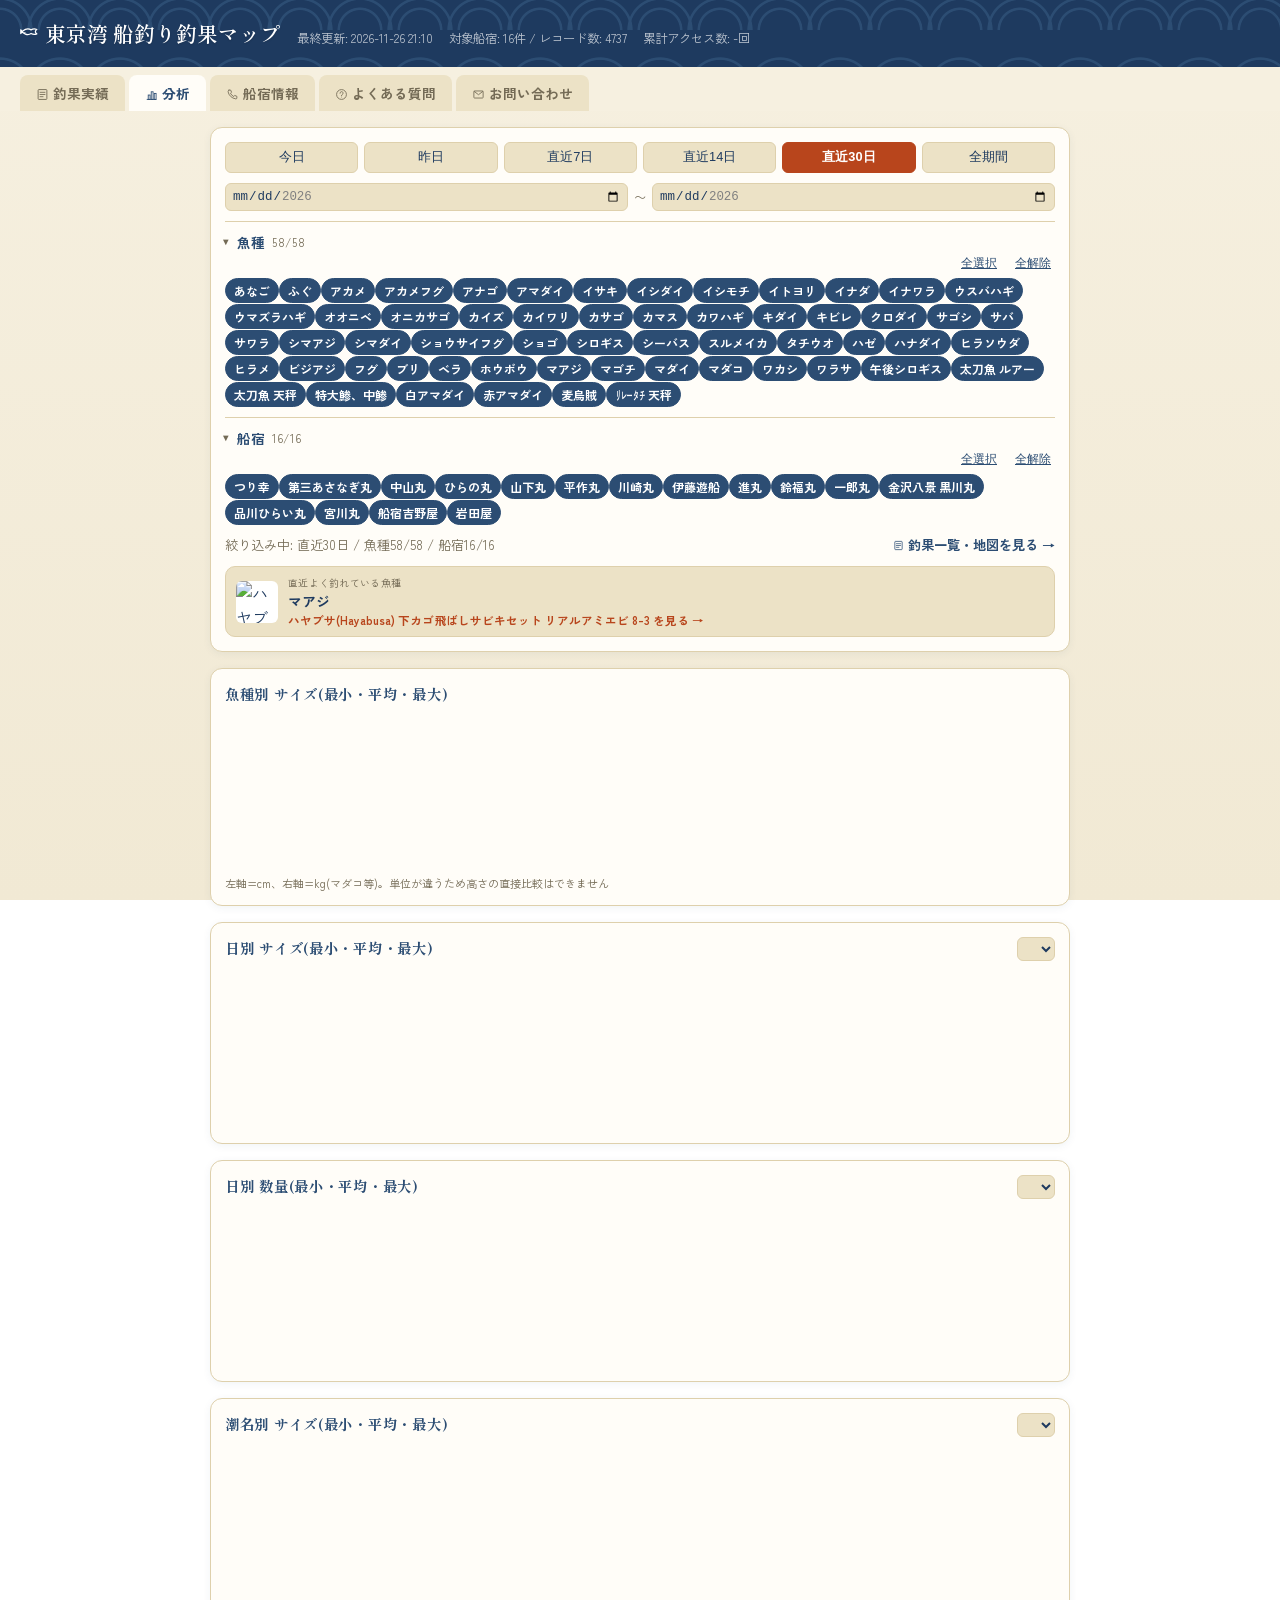
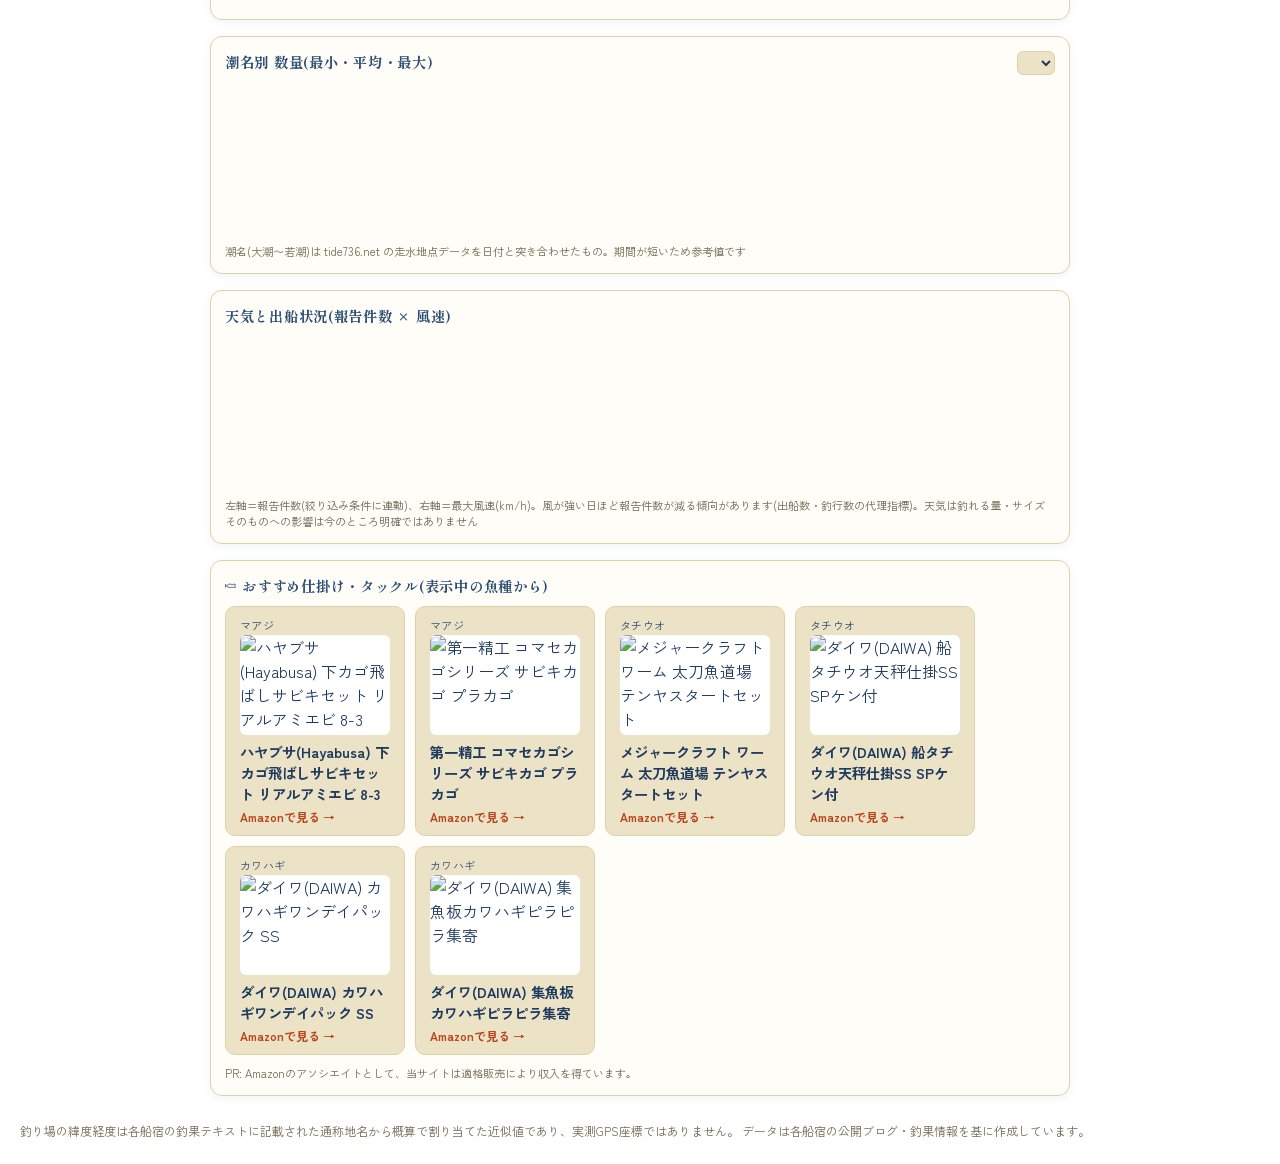
==== commit cda278ff: "Daily fishing data update 2026-11-26 21:10 (+1 records, cache v=341) Co-Authored-By: Claude Opus 5.5" ====
--- a/docs/analysis.html
+++ b/docs/analysis.html
@@ -129,7 +129,7 @@
 </footer>
 
 <script src="https://cdn.jsdelivr.net/npm/chart.js@4"></script>
-<script src="data.js?v=340"></script>
+<script src="data.js?v=341"></script>
 <script src="gear.js?v=10"></script>
 <script src="common.js?v=10"></script>
 <script src="analysis.js?v=5"></script>
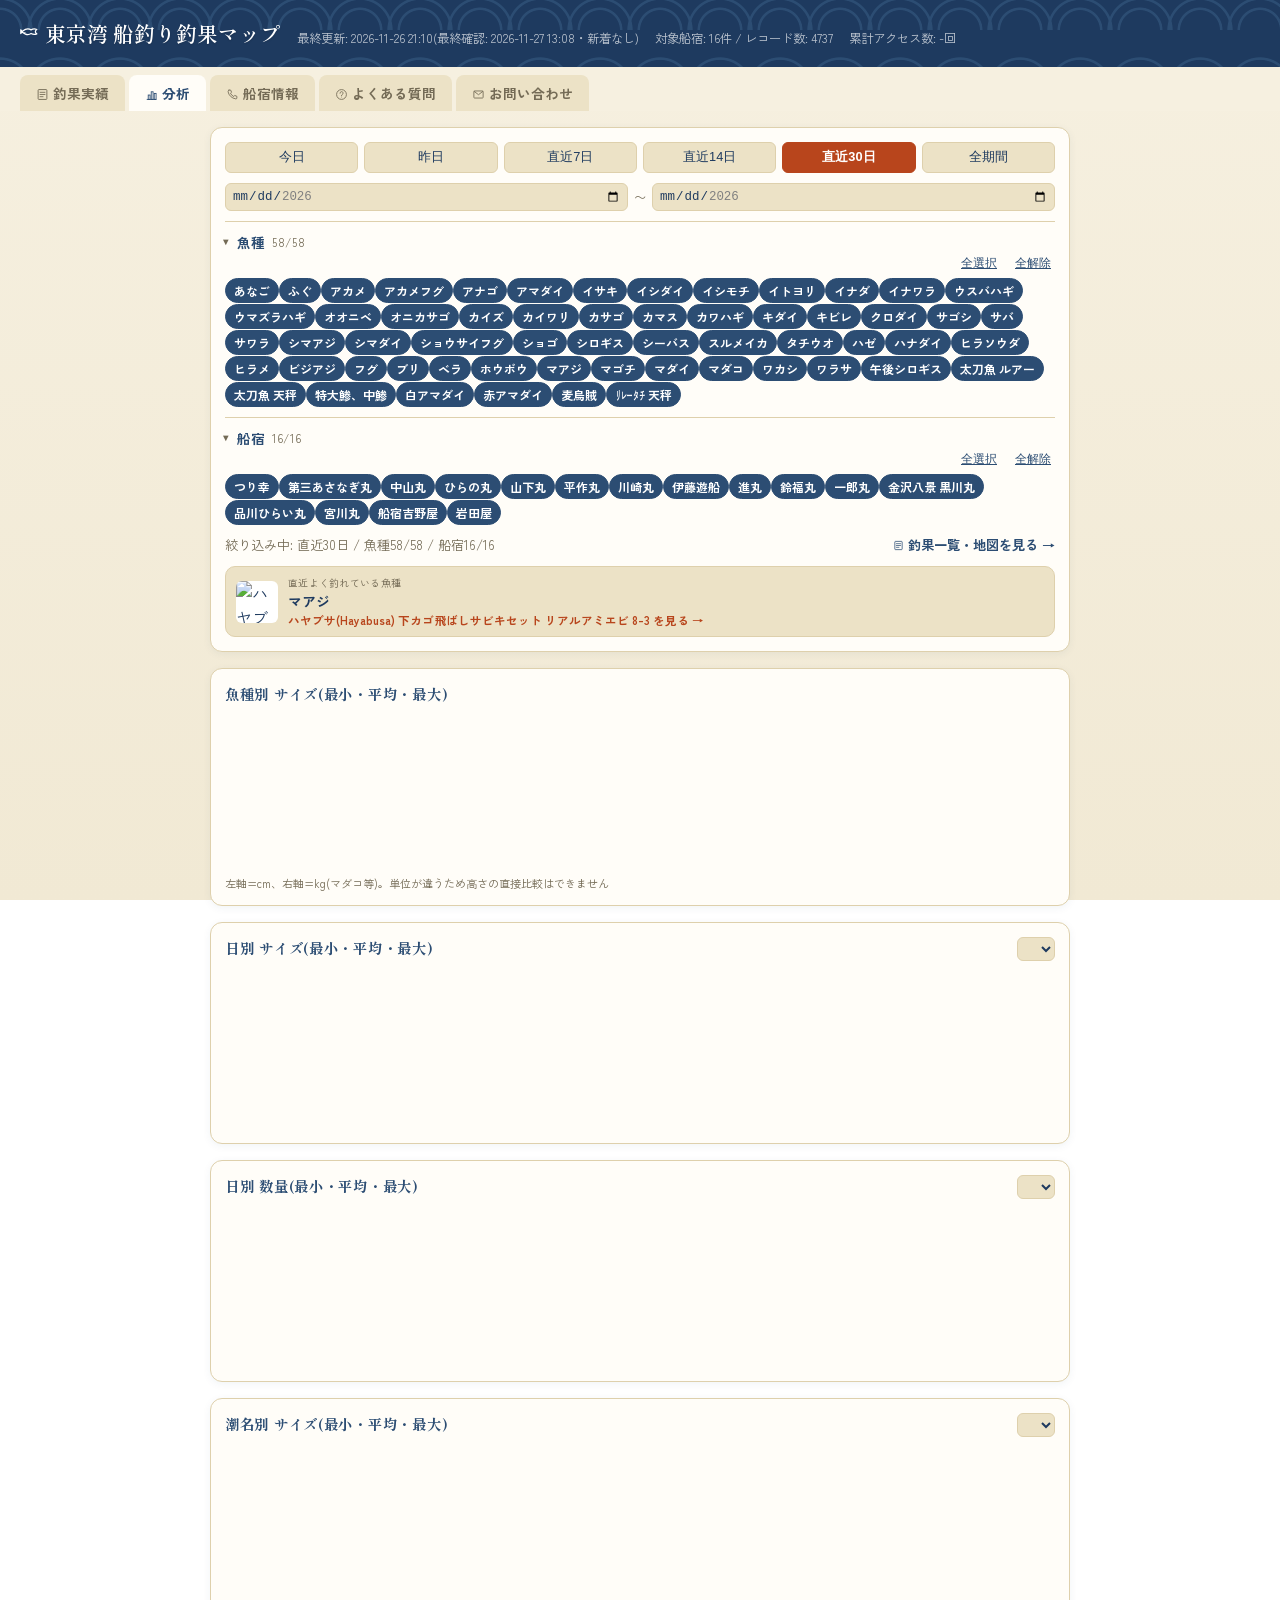
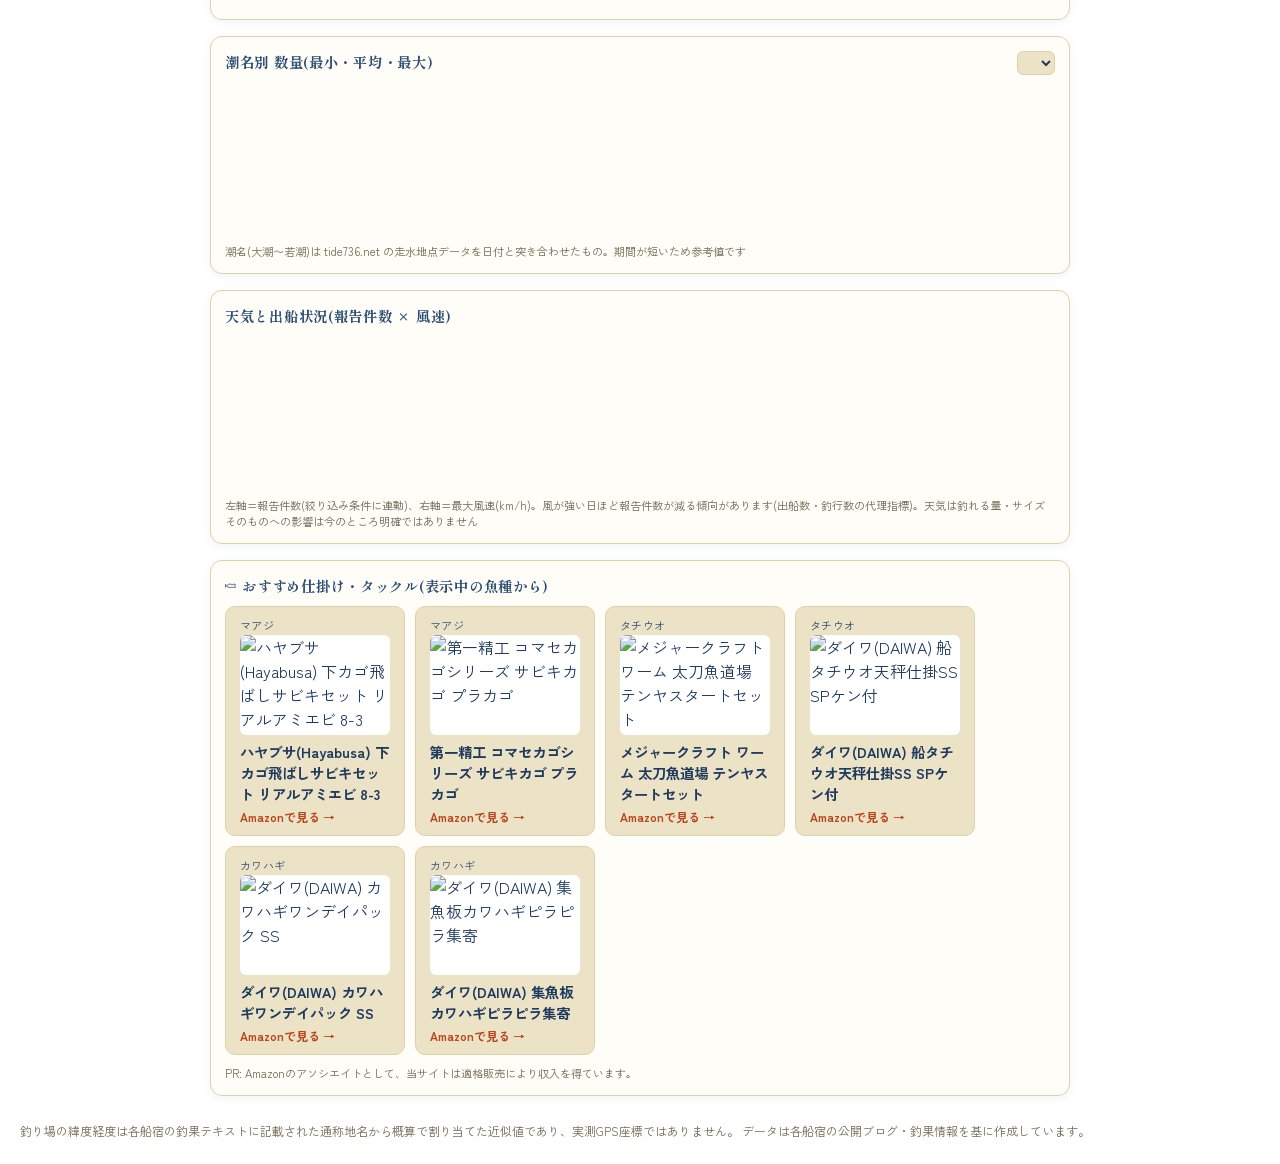
==== commit 18647de9: "Daily fishing data update 2026-11-27 13:08 (+0 records, cache v=342) Co-Authored-By: Claude Opus 5.5" ====
--- a/docs/analysis.html
+++ b/docs/analysis.html
@@ -129,7 +129,7 @@
 </footer>
 
 <script src="https://cdn.jsdelivr.net/npm/chart.js@4"></script>
-<script src="data.js?v=341"></script>
+<script src="data.js?v=342"></script>
 <script src="gear.js?v=10"></script>
 <script src="common.js?v=10"></script>
 <script src="analysis.js?v=5"></script>
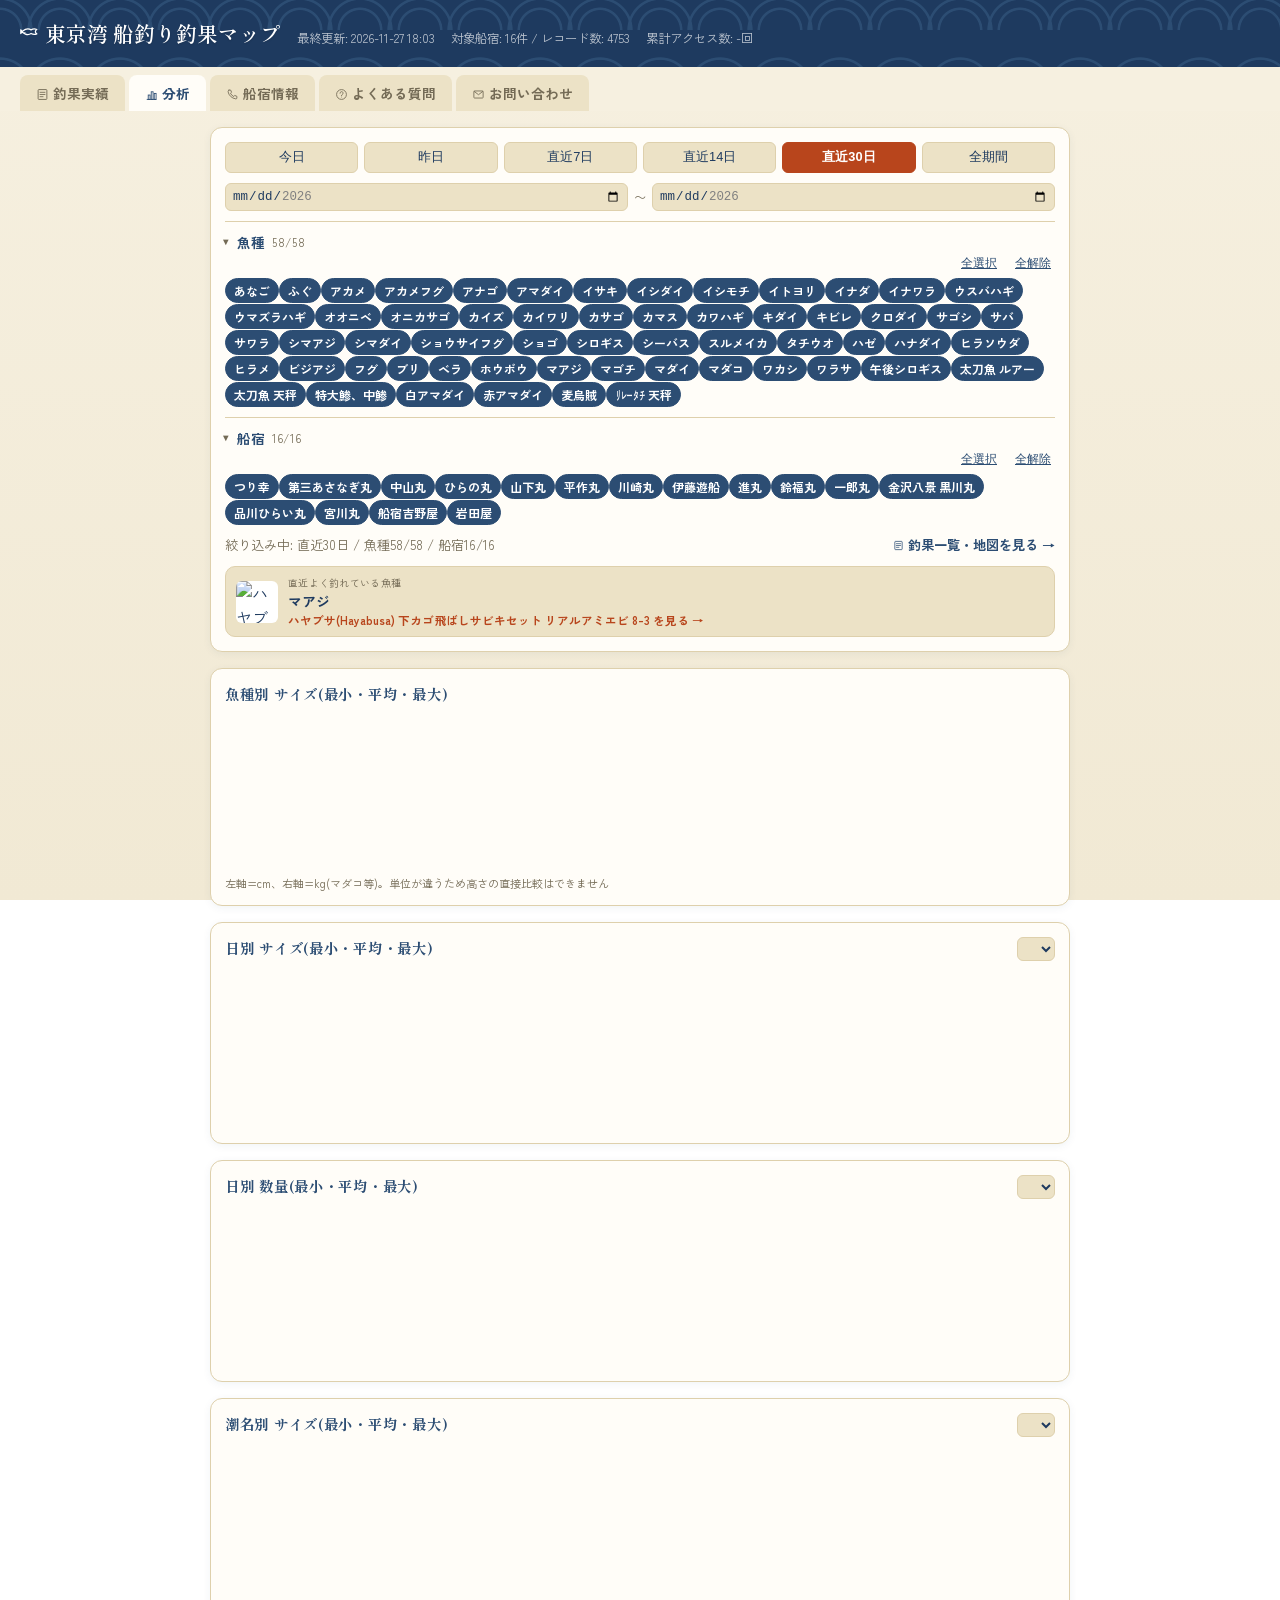
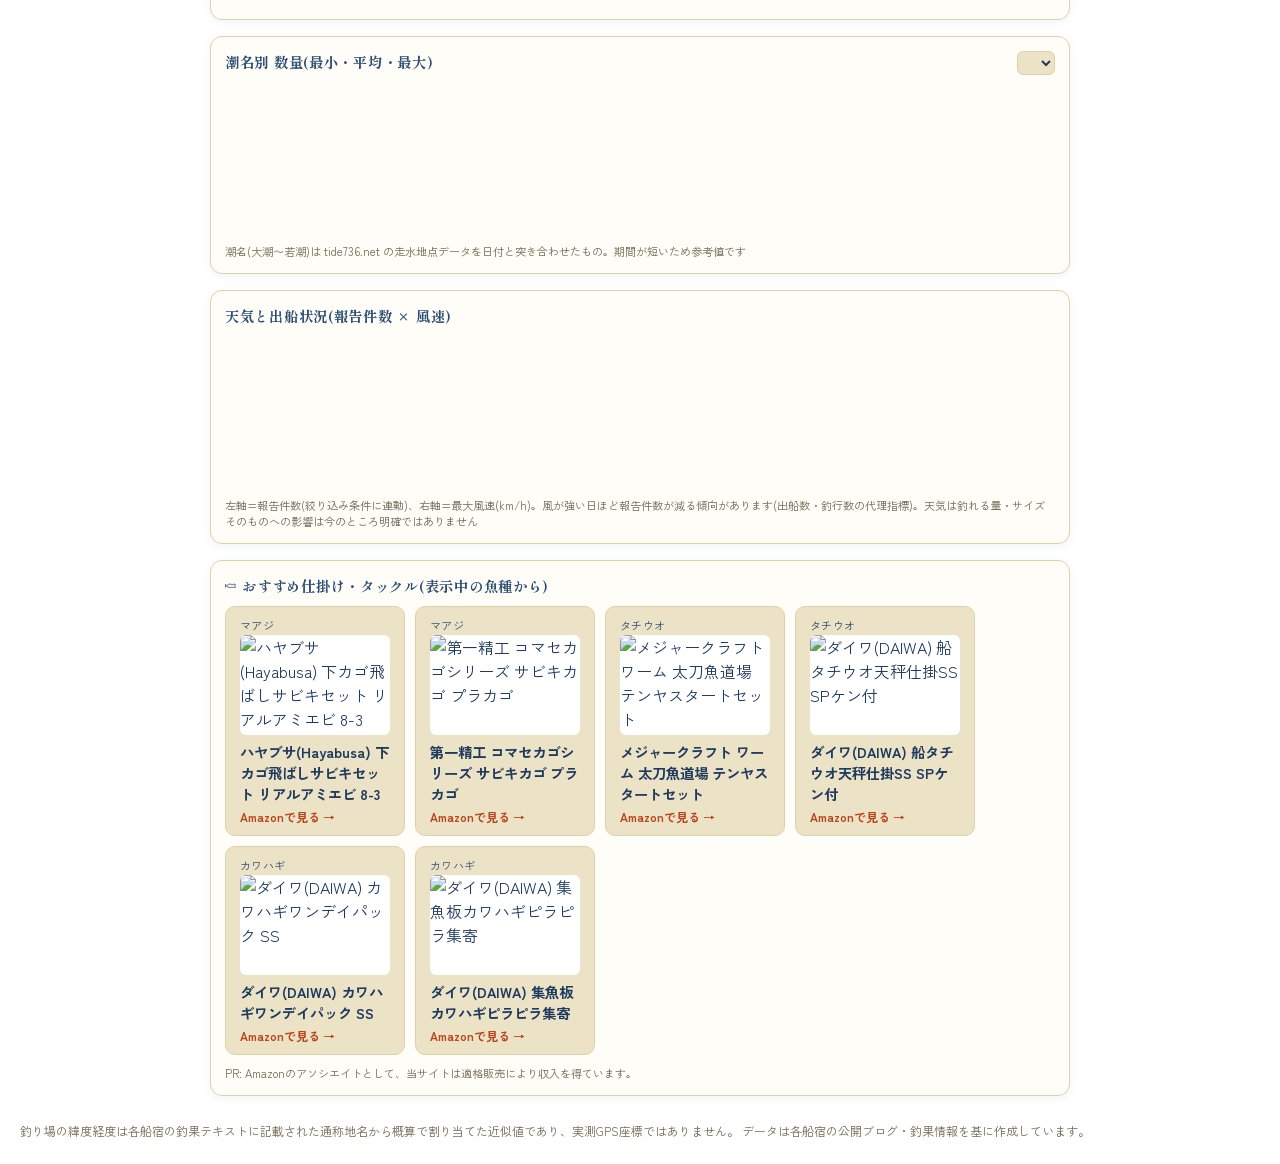
==== commit 561f885f: "Daily fishing data update 2026-11-27 18:03 (+16 records, cache v=343) Co-Authored-By: Claude Opus 5." ====
--- a/docs/analysis.html
+++ b/docs/analysis.html
@@ -129,7 +129,7 @@
 </footer>
 
 <script src="https://cdn.jsdelivr.net/npm/chart.js@4"></script>
-<script src="data.js?v=342"></script>
+<script src="data.js?v=343"></script>
 <script src="gear.js?v=10"></script>
 <script src="common.js?v=10"></script>
 <script src="analysis.js?v=5"></script>
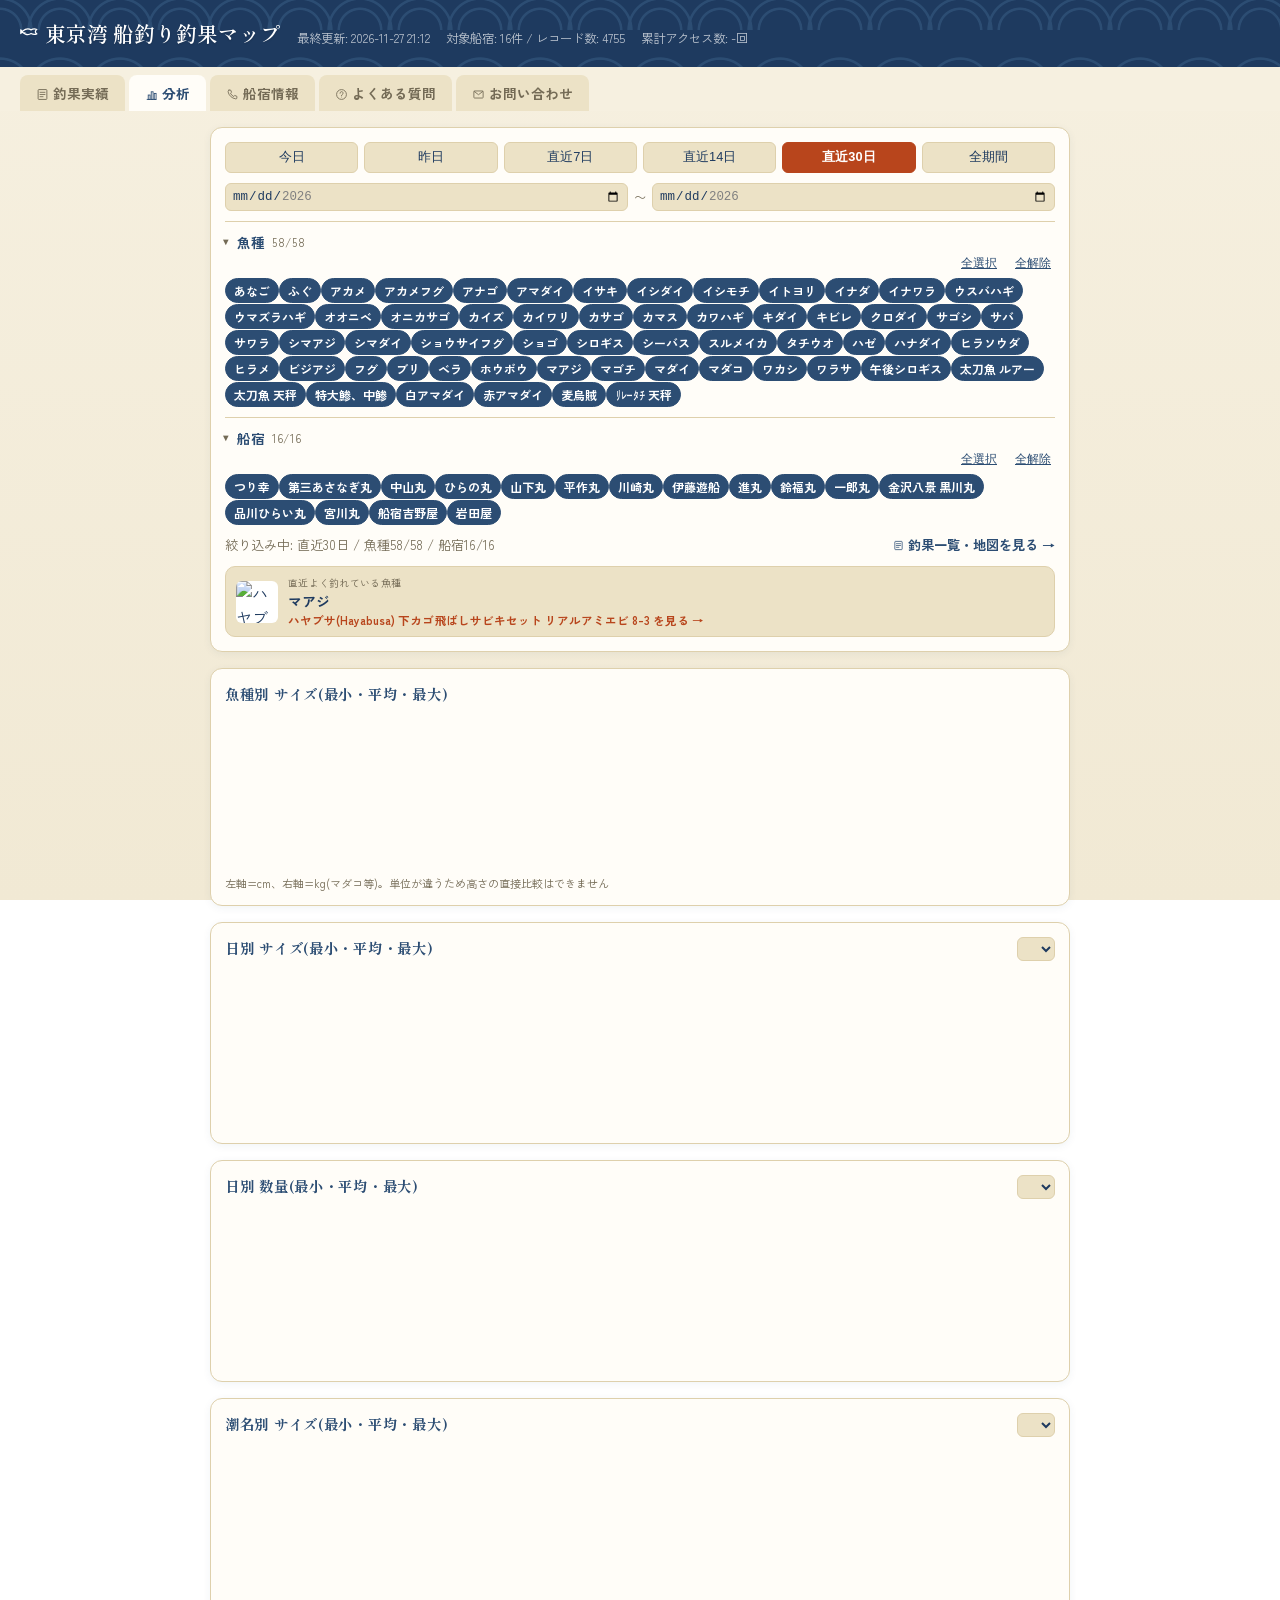
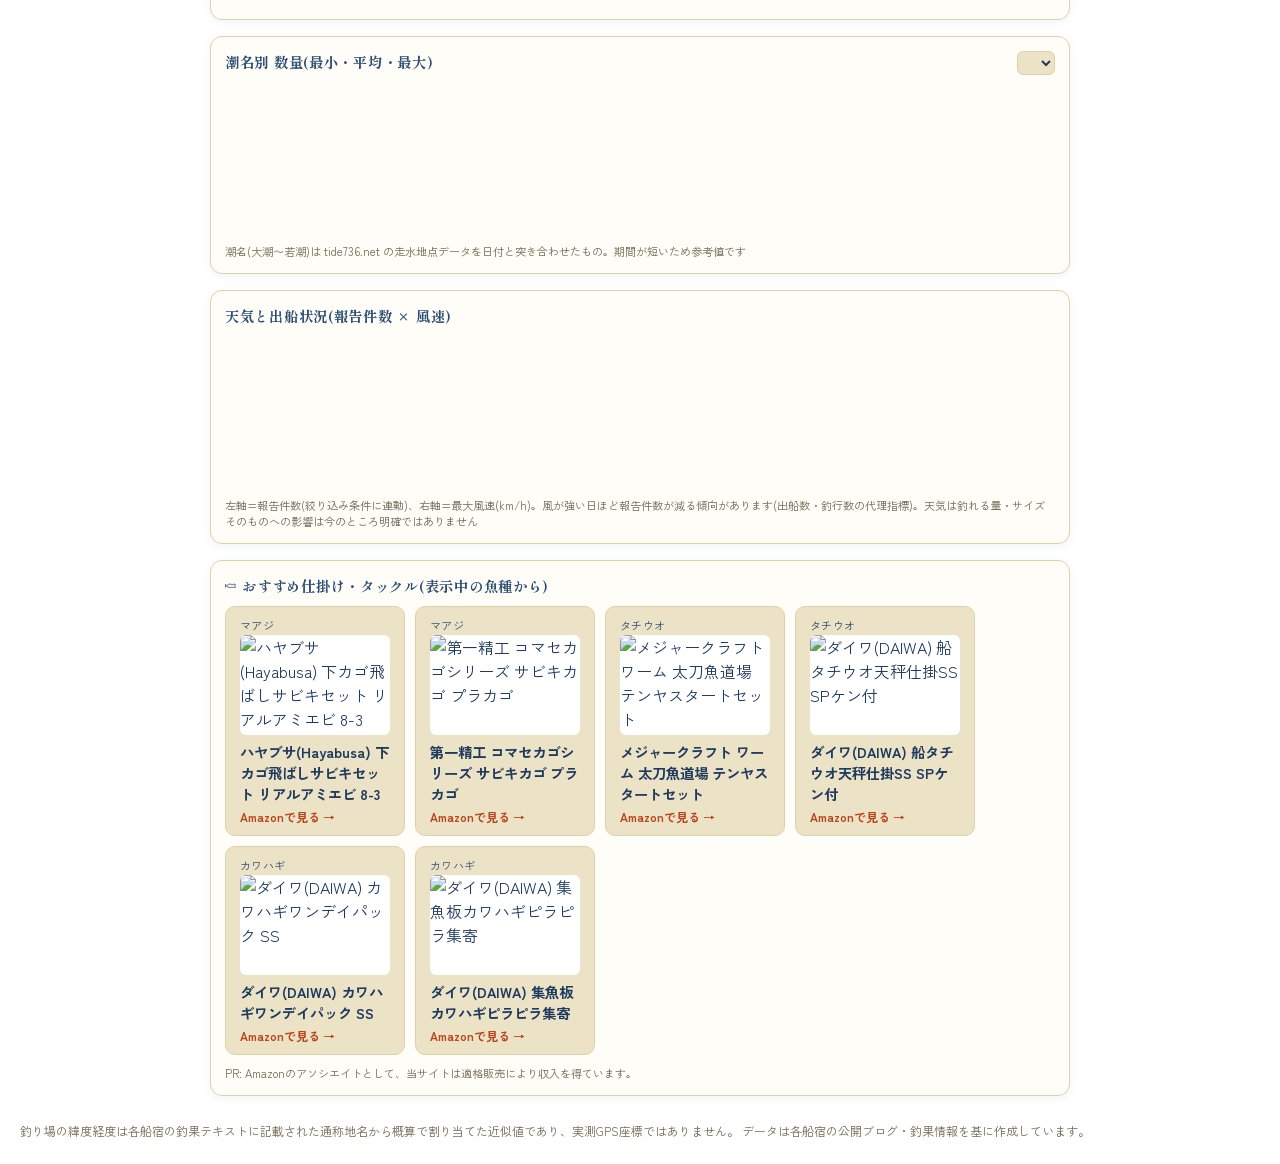
==== commit cb599b15: "Daily fishing data update 2026-11-27 21:12 (+2 records, cache v=344) Co-Authored-By: Claude Opus 5.5" ====
--- a/docs/analysis.html
+++ b/docs/analysis.html
@@ -129,7 +129,7 @@
 </footer>
 
 <script src="https://cdn.jsdelivr.net/npm/chart.js@4"></script>
-<script src="data.js?v=343"></script>
+<script src="data.js?v=344"></script>
 <script src="gear.js?v=10"></script>
 <script src="common.js?v=10"></script>
 <script src="analysis.js?v=5"></script>
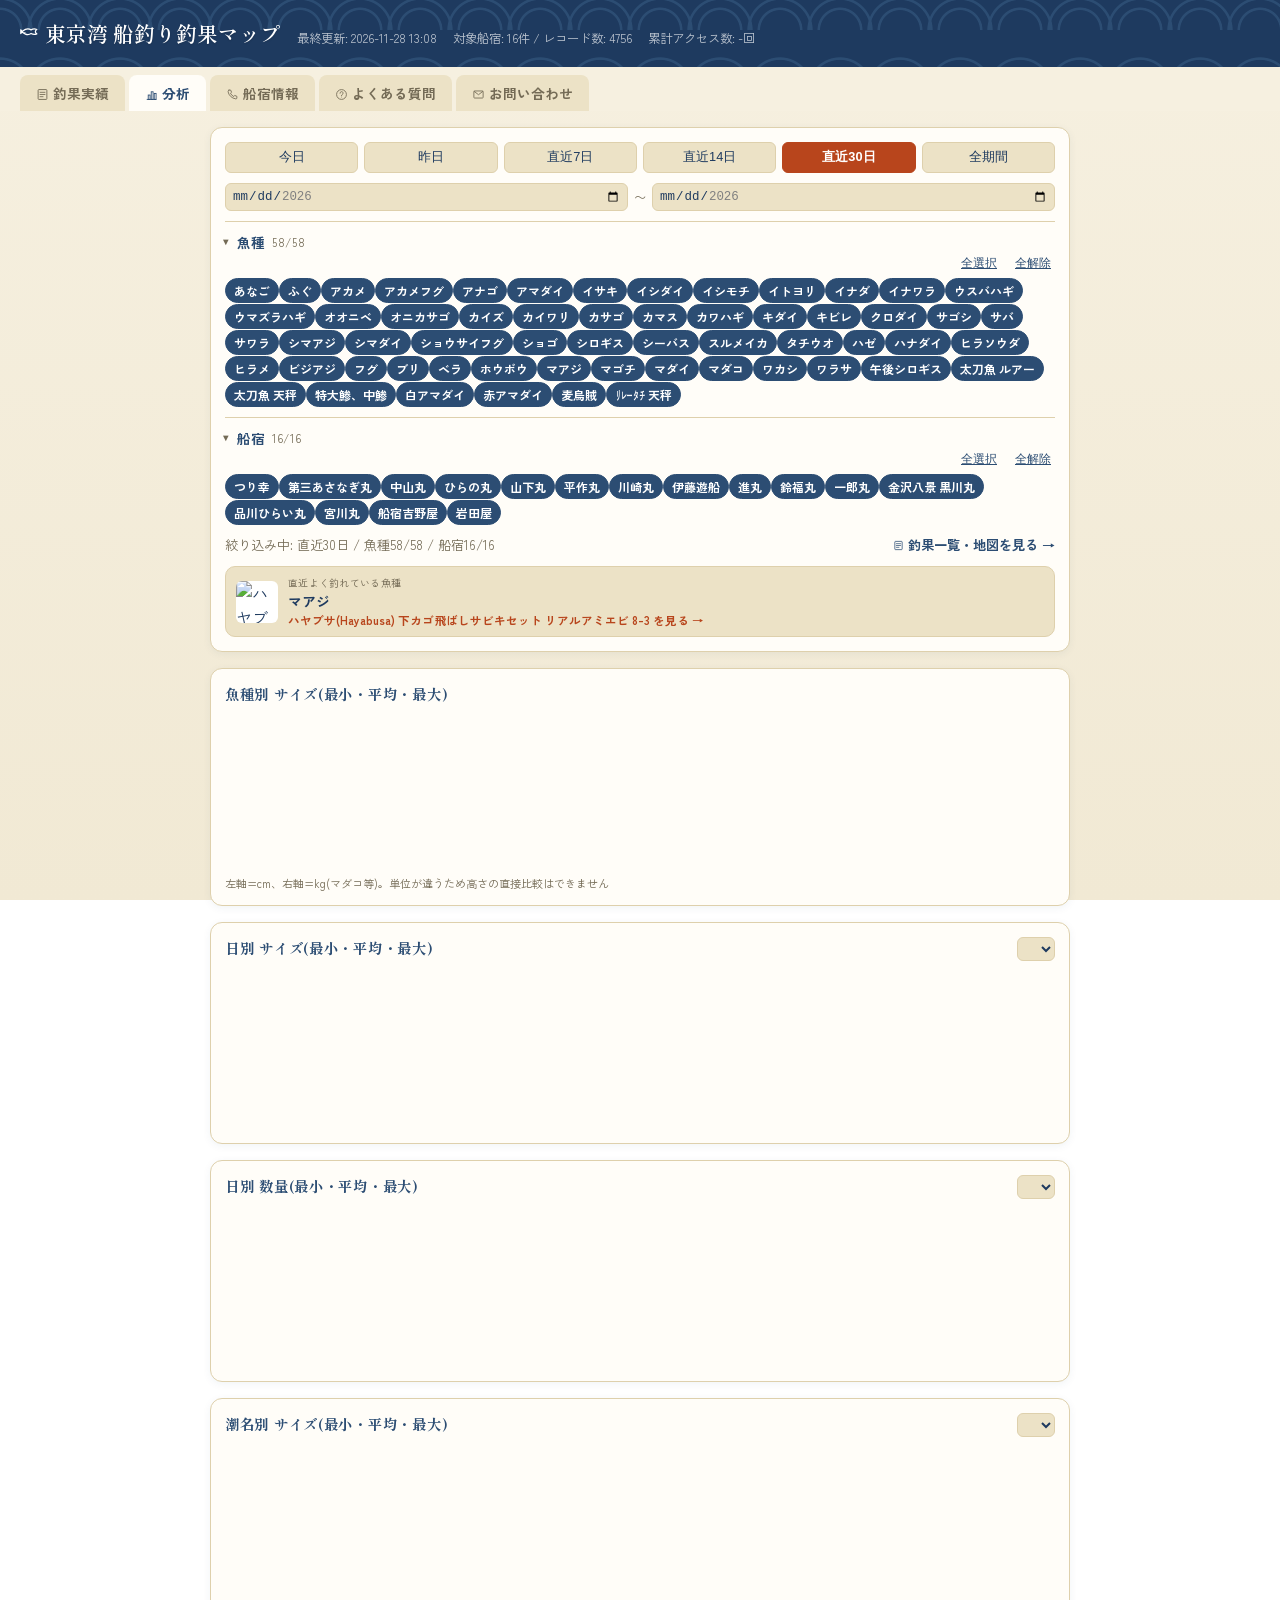
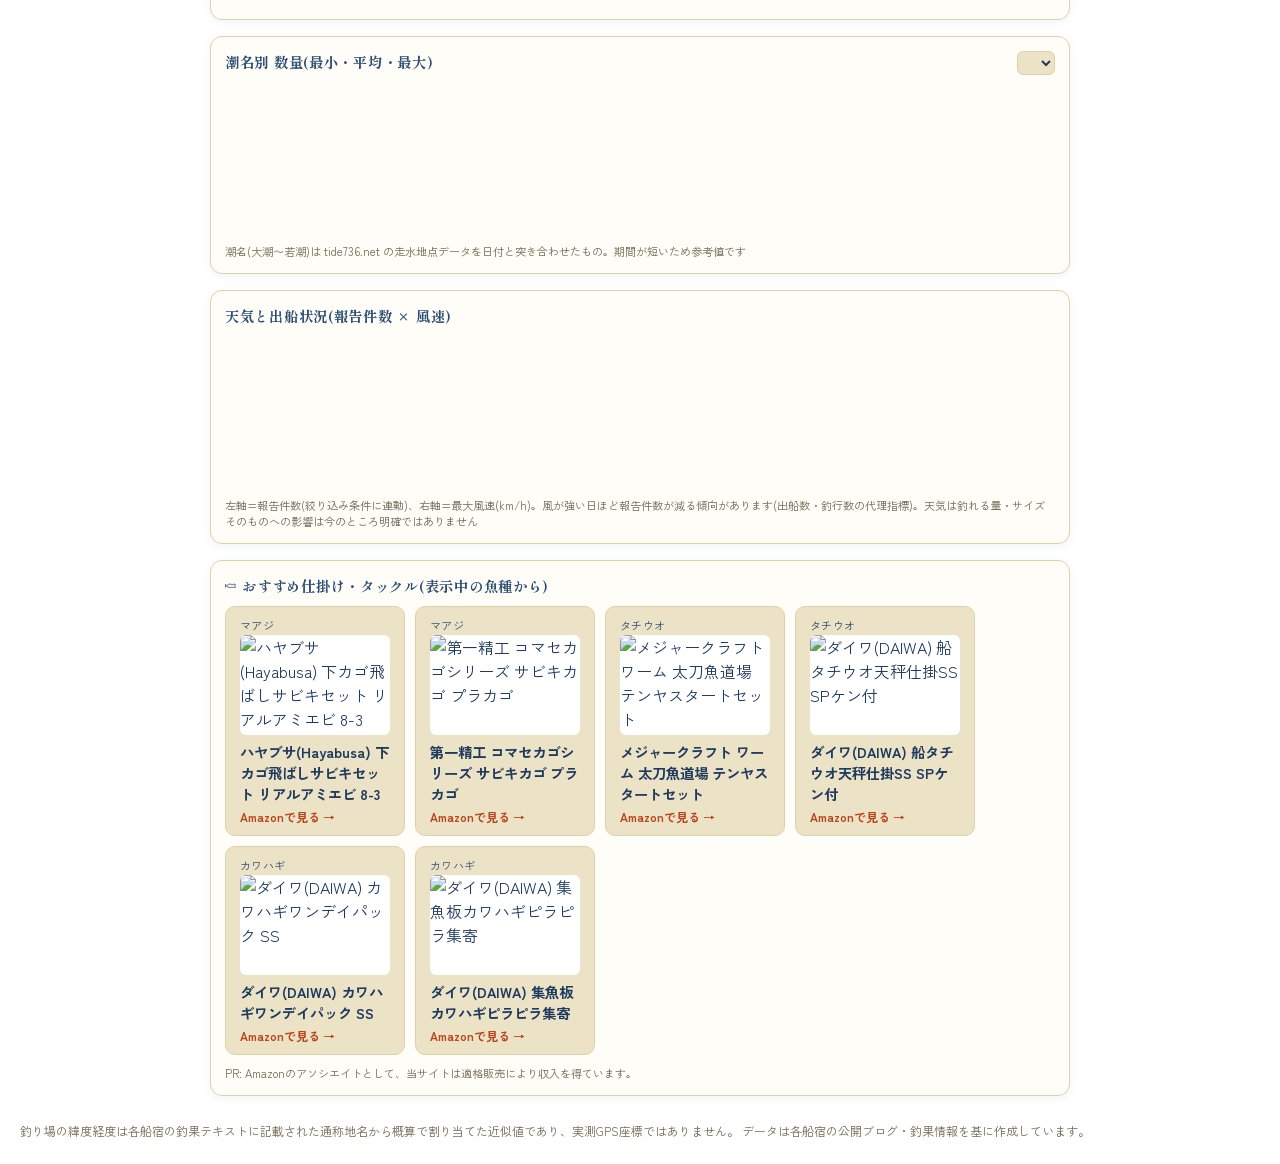
==== commit 4fba31cc: "Daily fishing data update 2026-11-28 13:08 (+1 records, cache v=345) Co-Authored-By: Claude Opus 5.5" ====
--- a/docs/analysis.html
+++ b/docs/analysis.html
@@ -129,7 +129,7 @@
 </footer>
 
 <script src="https://cdn.jsdelivr.net/npm/chart.js@4"></script>
-<script src="data.js?v=344"></script>
+<script src="data.js?v=345"></script>
 <script src="gear.js?v=10"></script>
 <script src="common.js?v=10"></script>
 <script src="analysis.js?v=5"></script>
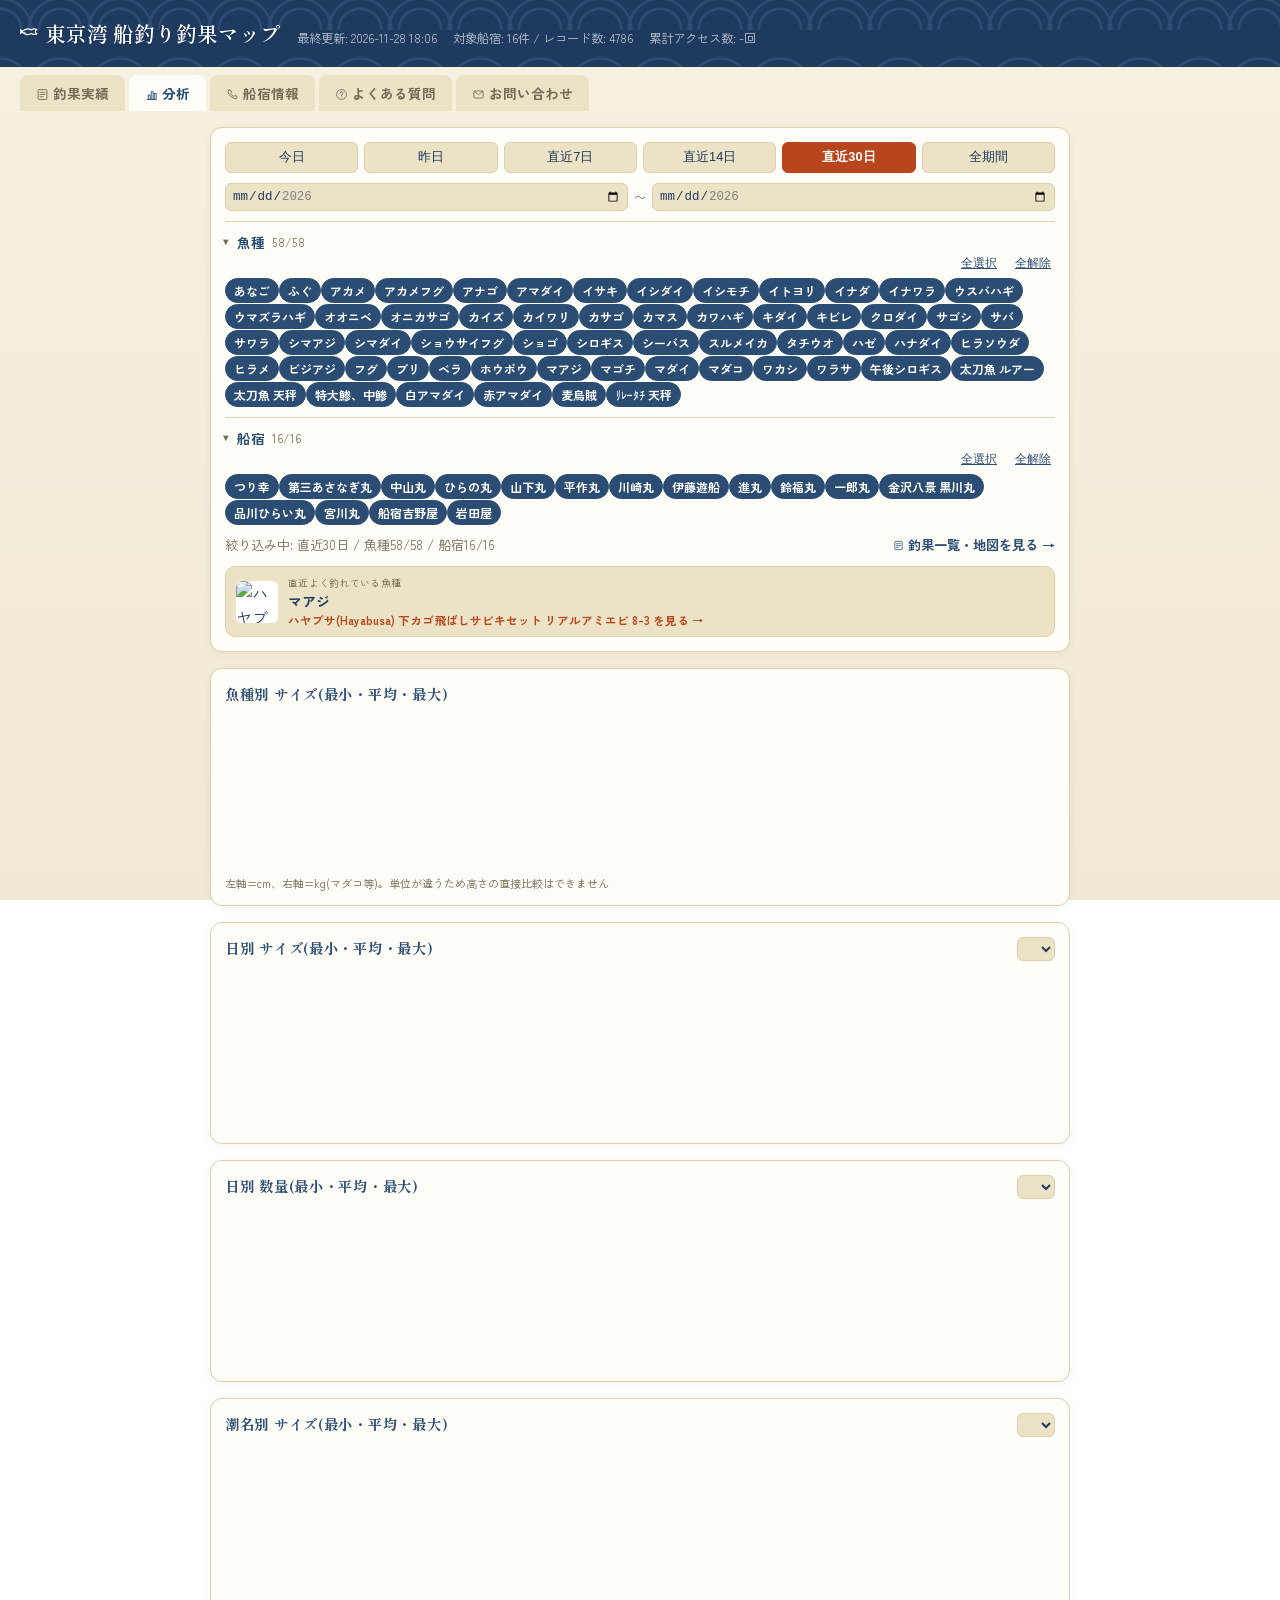
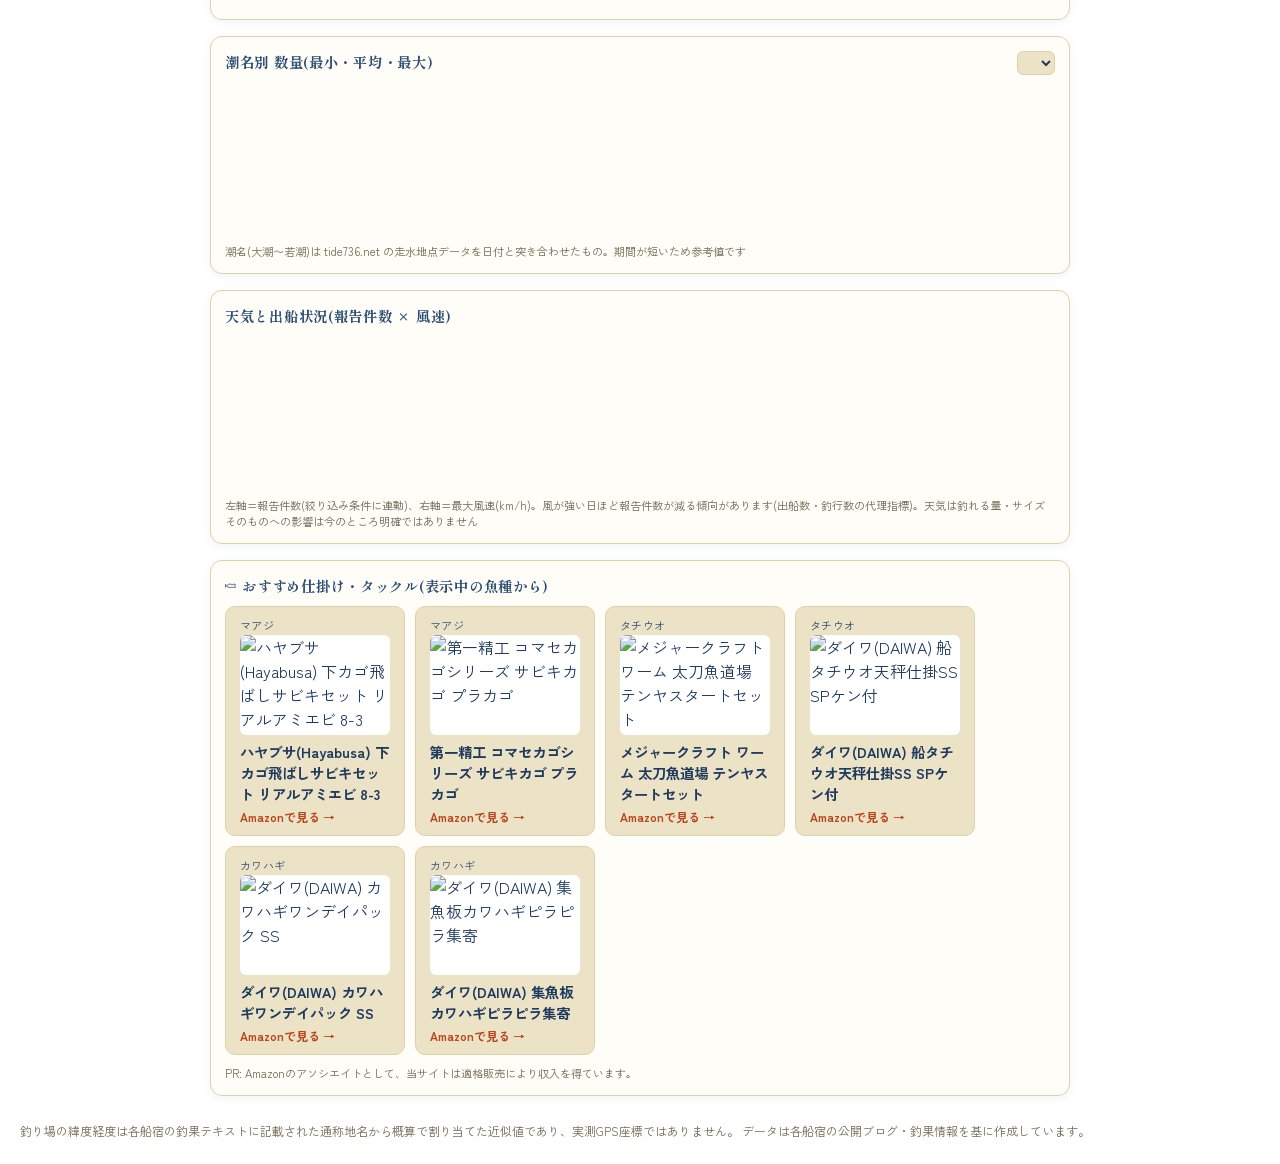
==== commit ff409a54: "Daily fishing data update 2026-11-28 18:06 (+30 records, cache v=346) Co-Authored-By: Claude Opus 5." ====
--- a/docs/analysis.html
+++ b/docs/analysis.html
@@ -129,7 +129,7 @@
 </footer>
 
 <script src="https://cdn.jsdelivr.net/npm/chart.js@4"></script>
-<script src="data.js?v=345"></script>
+<script src="data.js?v=346"></script>
 <script src="gear.js?v=10"></script>
 <script src="common.js?v=10"></script>
 <script src="analysis.js?v=5"></script>
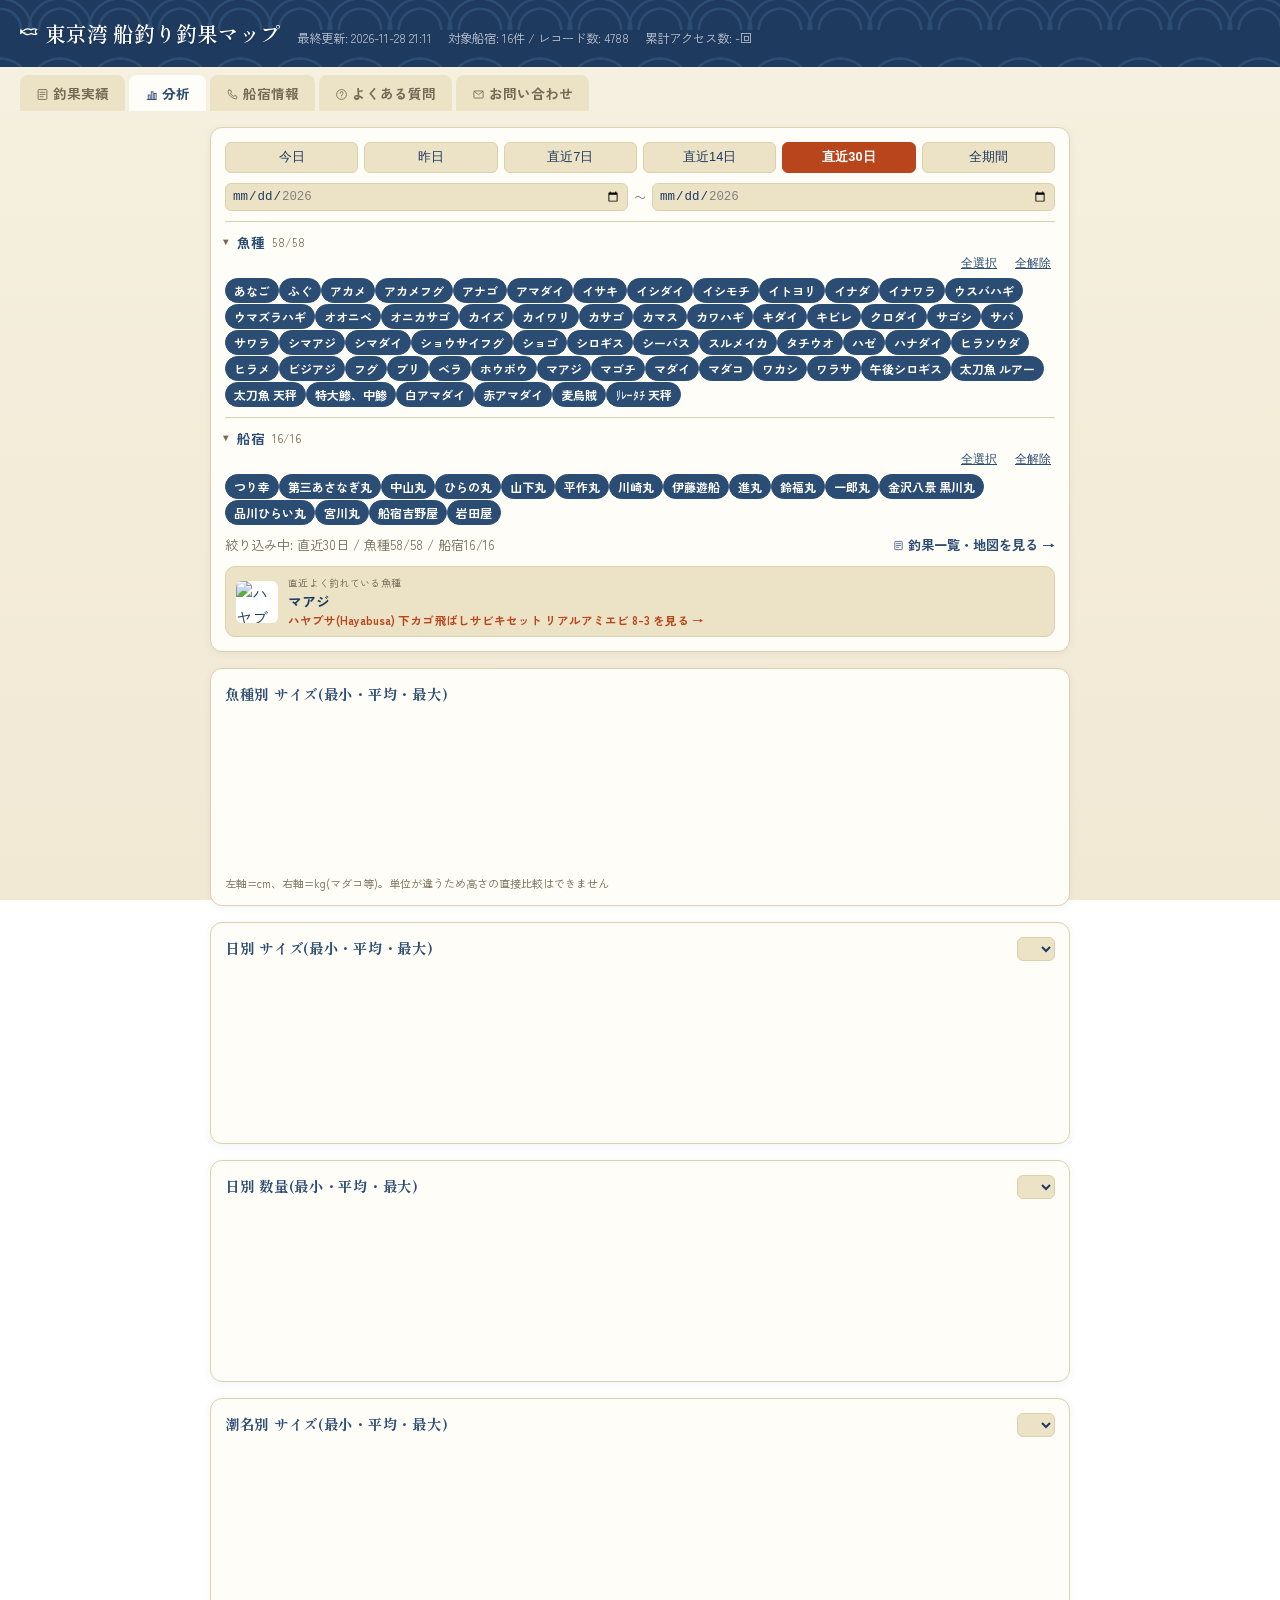
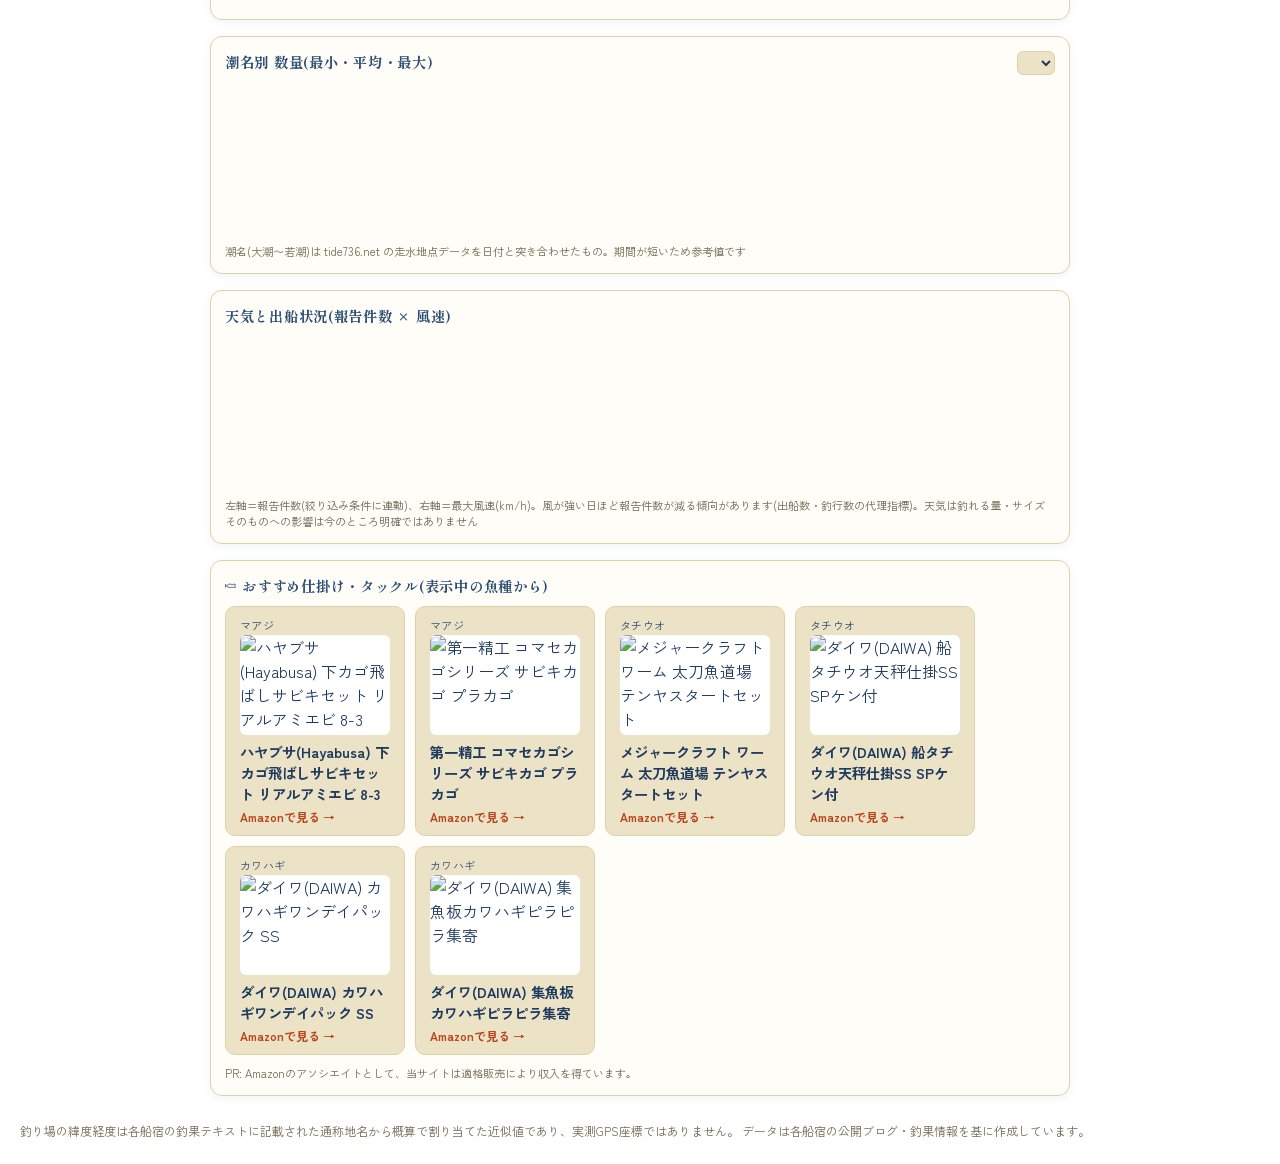
==== commit 440c0bae: "Daily fishing data update 2026-11-28 21:11 (+2 records, cache v=347) Co-Authored-By: Claude Opus 5.5" ====
--- a/docs/analysis.html
+++ b/docs/analysis.html
@@ -129,7 +129,7 @@
 </footer>
 
 <script src="https://cdn.jsdelivr.net/npm/chart.js@4"></script>
-<script src="data.js?v=346"></script>
+<script src="data.js?v=347"></script>
 <script src="gear.js?v=10"></script>
 <script src="common.js?v=10"></script>
 <script src="analysis.js?v=5"></script>
